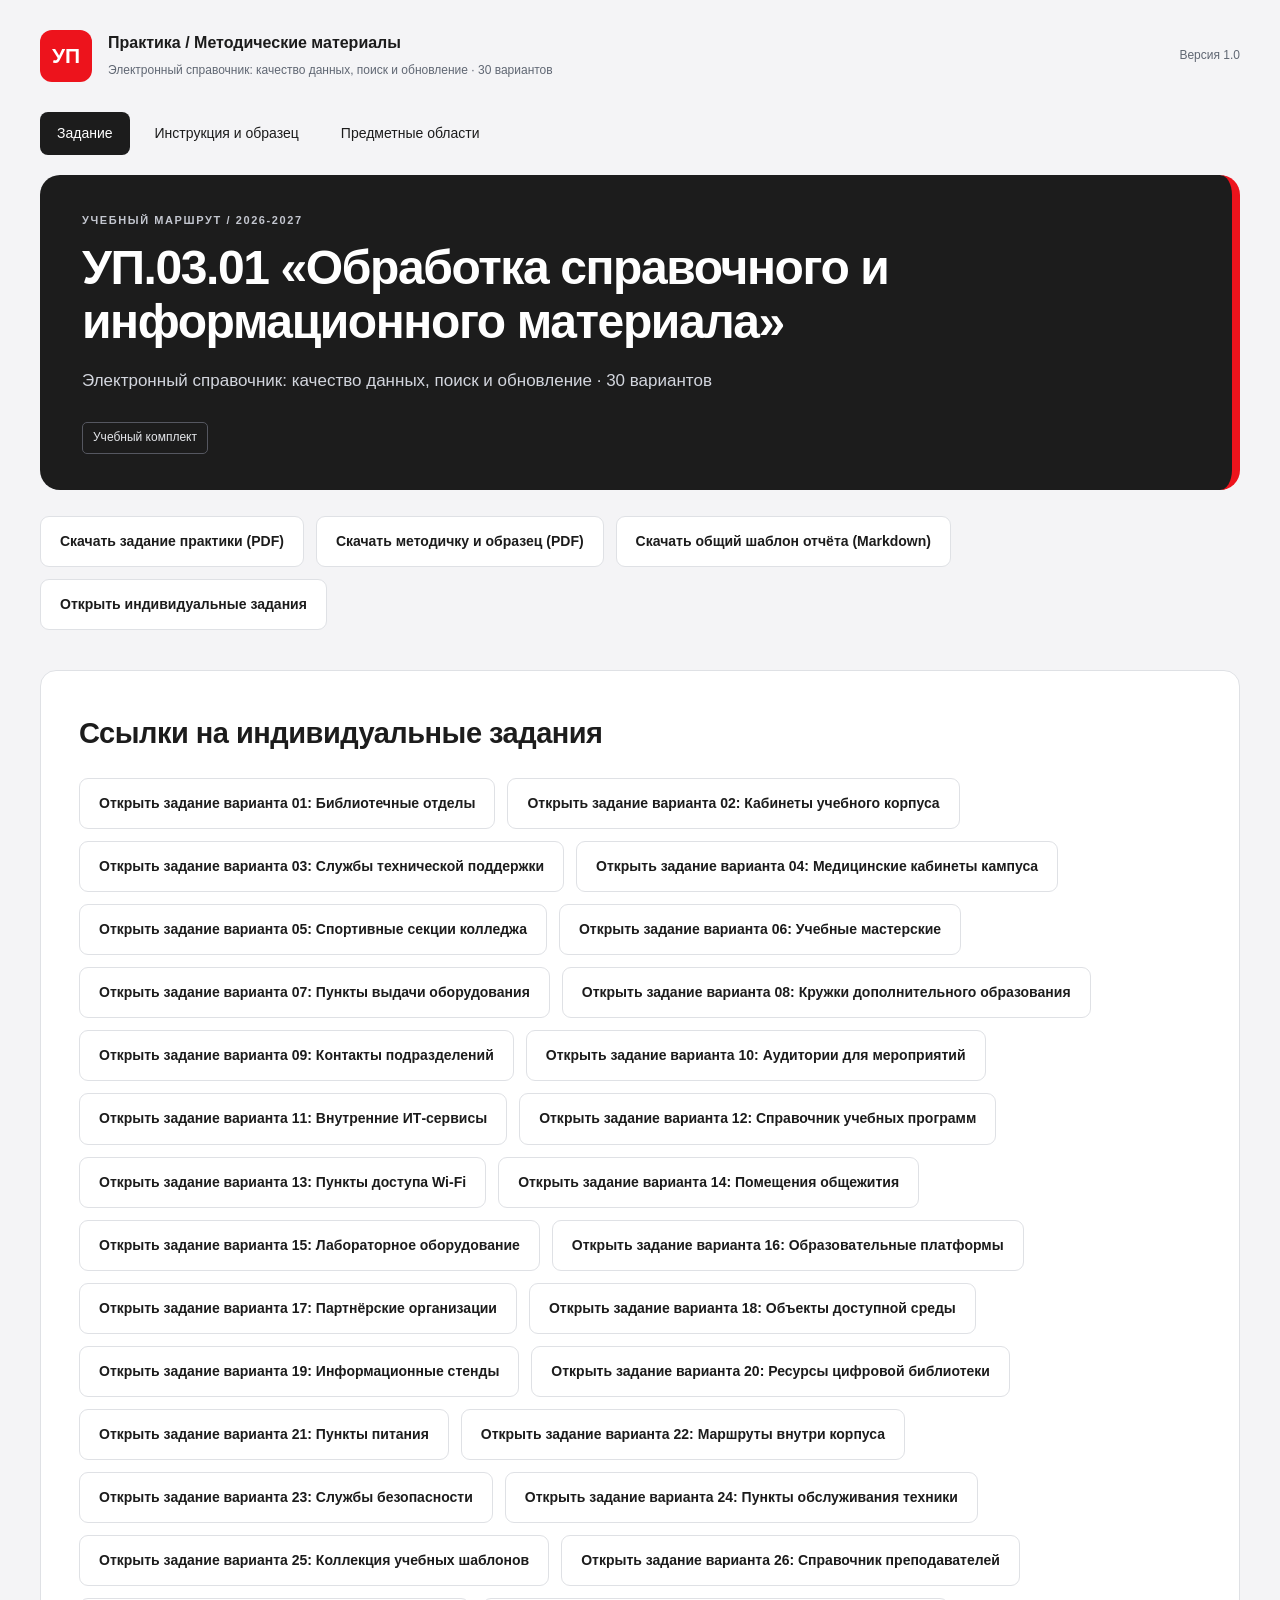
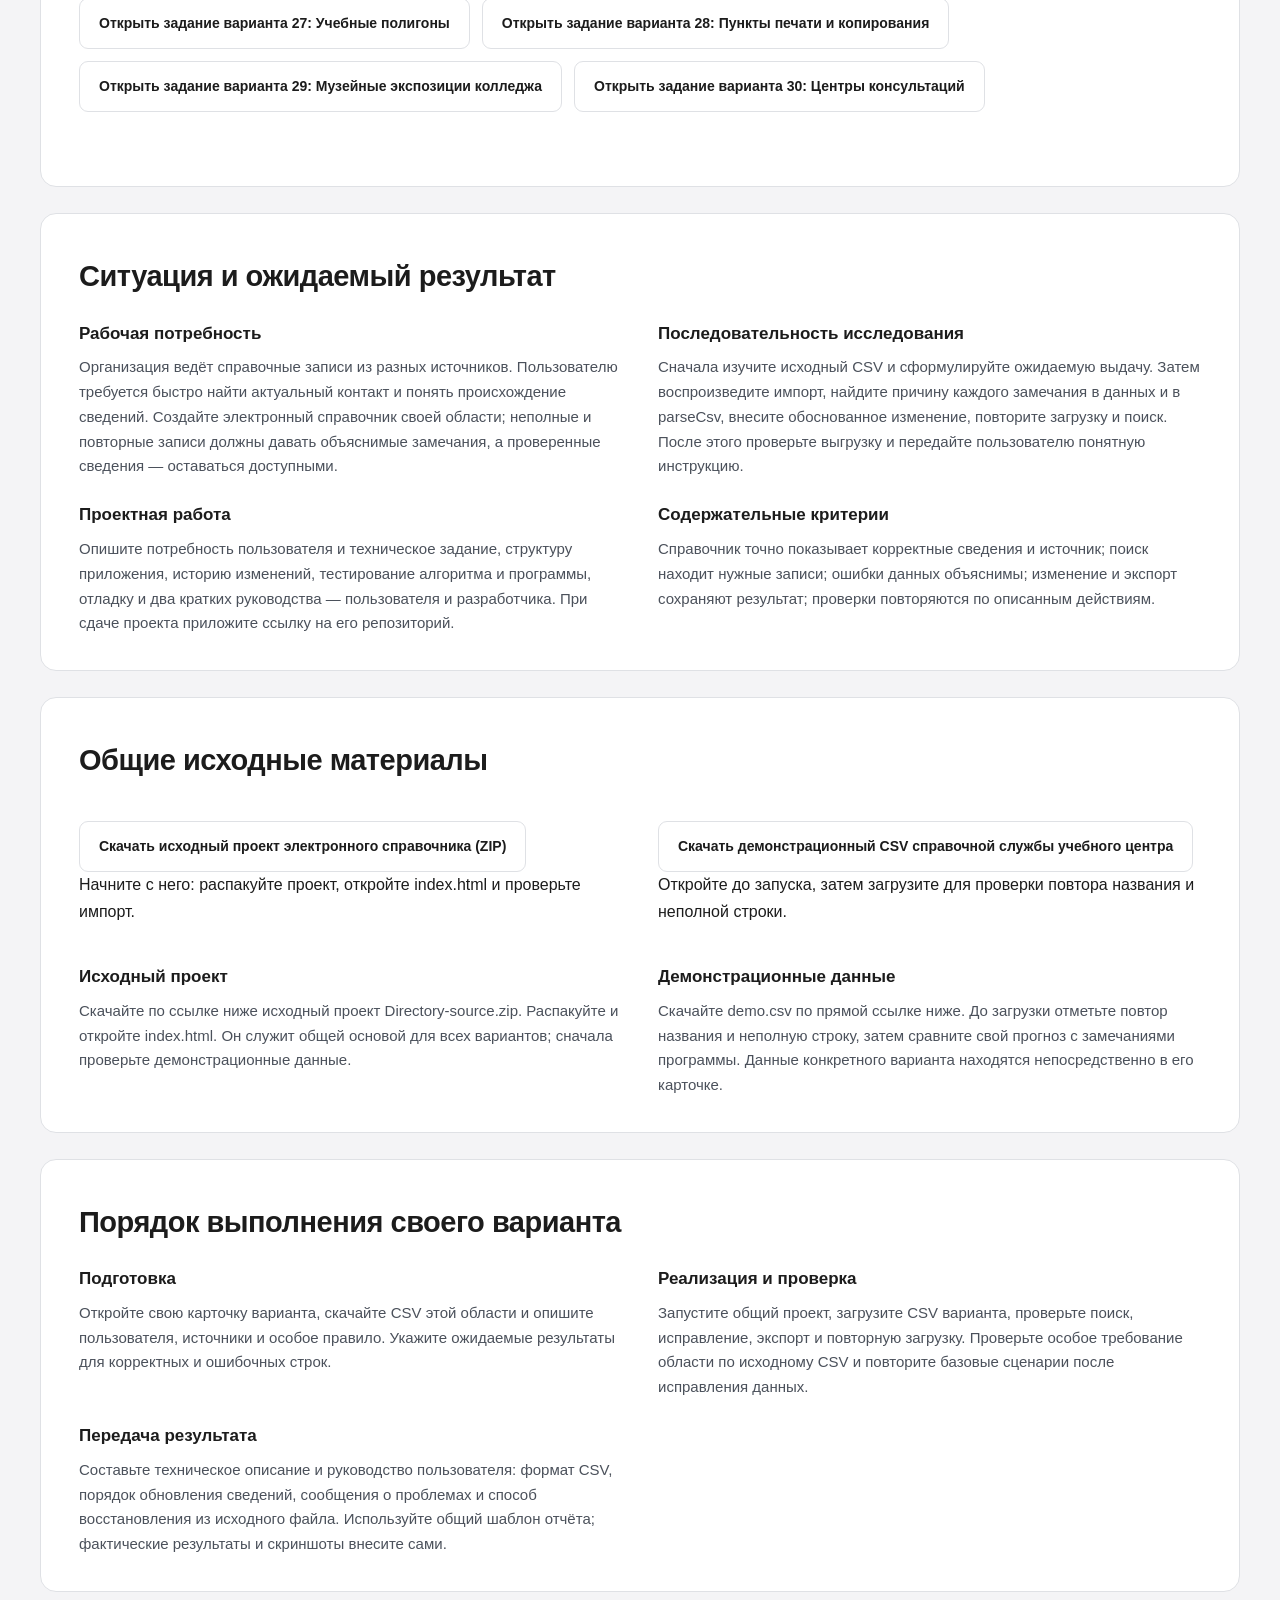
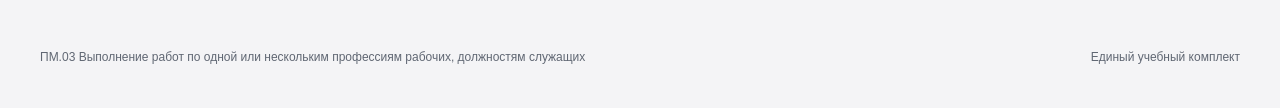
==== site/index.html @ ffaff3a7 "Publish UP.03.01 electronic directory practice" ====
<!doctype html><html lang="ru"><head><meta charset="utf-8"><meta name="viewport" content="width=device-width,initial-scale=1"><title>УП.03.01 «Обработка справочного и информационного материала»</title><link rel="icon" href="assets/favicon.svg"><link rel="stylesheet" href="assets/style.css"></head><body><a class="skip" href="#main">Перейти к содержанию</a><header class="shell top"><a class="brand" href="index.html"><span class="emblem">УП</span><span><strong>Практика / Методические материалы</strong><small>Электронный справочник: качество данных, поиск и обновление · 30 вариантов</small></span></a><span class="version">Версия 1.0</span></header><div class="shell"><nav><a href="index.html" aria-current=page>Задание</a><a href="lessons.html" >Инструкция и образец</a><a href="areas.html" >Предметные области</a></nav><main id="main"><section class="hero"><p class="eyebrow">Учебный маршрут / 2026-2027</p><h1>УП.03.01 «Обработка справочного и информационного материала»</h1><p>Электронный справочник: качество данных, поиск и обновление · 30 вариантов</p><span class="badge">Учебный комплект</span></section><div class="downloads"><a class="button" href="downloads/assignment.pdf">Скачать задание практики (PDF)</a><a class="button" href="downloads/guide.pdf">Скачать методичку и образец (PDF)</a><a class="button" href="downloads/report-template.md">Скачать общий шаблон отчёта (Markdown)</a><a class="button" href="areas.html#variant-01">Открыть индивидуальные задания</a></div><article class="lesson" id="variant-index"><h2>Ссылки на индивидуальные задания</h2><div class="downloads"><a class="button" href="areas.html#variant-01">Открыть задание варианта 01: Библиотечные отделы</a><a class="button" href="areas.html#variant-02">Открыть задание варианта 02: Кабинеты учебного корпуса</a><a class="button" href="areas.html#variant-03">Открыть задание варианта 03: Службы технической поддержки</a><a class="button" href="areas.html#variant-04">Открыть задание варианта 04: Медицинские кабинеты кампуса</a><a class="button" href="areas.html#variant-05">Открыть задание варианта 05: Спортивные секции колледжа</a><a class="button" href="areas.html#variant-06">Открыть задание варианта 06: Учебные мастерские</a><a class="button" href="areas.html#variant-07">Открыть задание варианта 07: Пункты выдачи оборудования</a><a class="button" href="areas.html#variant-08">Открыть задание варианта 08: Кружки дополнительного образования</a><a class="button" href="areas.html#variant-09">Открыть задание варианта 09: Контакты подразделений</a><a class="button" href="areas.html#variant-10">Открыть задание варианта 10: Аудитории для мероприятий</a><a class="button" href="areas.html#variant-11">Открыть задание варианта 11: Внутренние ИТ-сервисы</a><a class="button" href="areas.html#variant-12">Открыть задание варианта 12: Справочник учебных программ</a><a class="button" href="areas.html#variant-13">Открыть задание варианта 13: Пункты доступа Wi-Fi</a><a class="button" href="areas.html#variant-14">Открыть задание варианта 14: Помещения общежития</a><a class="button" href="areas.html#variant-15">Открыть задание варианта 15: Лабораторное оборудование</a><a class="button" href="areas.html#variant-16">Открыть задание варианта 16: Образовательные платформы</a><a class="button" href="areas.html#variant-17">Открыть задание варианта 17: Партнёрские организации</a><a class="button" href="areas.html#variant-18">Открыть задание варианта 18: Объекты доступной среды</a><a class="button" href="areas.html#variant-19">Открыть задание варианта 19: Информационные стенды</a><a class="button" href="areas.html#variant-20">Открыть задание варианта 20: Ресурсы цифровой библиотеки</a><a class="button" href="areas.html#variant-21">Открыть задание варианта 21: Пункты питания</a><a class="button" href="areas.html#variant-22">Открыть задание варианта 22: Маршруты внутри корпуса</a><a class="button" href="areas.html#variant-23">Открыть задание варианта 23: Службы безопасности</a><a class="button" href="areas.html#variant-24">Открыть задание варианта 24: Пункты обслуживания техники</a><a class="button" href="areas.html#variant-25">Открыть задание варианта 25: Коллекция учебных шаблонов</a><a class="button" href="areas.html#variant-26">Открыть задание варианта 26: Справочник преподавателей</a><a class="button" href="areas.html#variant-27">Открыть задание варианта 27: Учебные полигоны</a><a class="button" href="areas.html#variant-28">Открыть задание варианта 28: Пункты печати и копирования</a><a class="button" href="areas.html#variant-29">Открыть задание варианта 29: Музейные экспозиции колледжа</a><a class="button" href="areas.html#variant-30">Открыть задание варианта 30: Центры консультаций</a></div></article><article class="lesson" id="page-1"><p class="eyebrow"></p><h2>Ситуация и ожидаемый результат</h2><div class="blocks"><section class="block text"><h3>Рабочая потребность</h3><p>Организация ведёт справочные записи из разных источников. Пользователю требуется быстро найти актуальный контакт и понять происхождение сведений. Создайте электронный справочник своей области; неполные и повторные записи должны давать объяснимые замечания, а проверенные сведения — оставаться доступными.</p></section><section class="block text"><h3>Последовательность исследования</h3><p>Сначала изучите исходный CSV и сформулируйте ожидаемую выдачу. Затем воспроизведите импорт, найдите причину каждого замечания в данных и в parseCsv, внесите обоснованное изменение, повторите загрузку и поиск. После этого проверьте выгрузку и передайте пользователю понятную инструкцию.</p></section><section class="block text"><h3>Проектная работа</h3><p>Опишите потребность пользователя и техническое задание, структуру приложения, историю изменений, тестирование алгоритма и программы, отладку и два кратких руководства — пользователя и разработчика. При сдаче проекта приложите ссылку на его репозиторий.</p></section><section class="block text"><h3>Содержательные критерии</h3><p>Справочник точно показывает корректные сведения и источник; поиск находит нужные записи; ошибки данных объяснимы; изменение и экспорт сохраняют результат; проверки повторяются по описанным действиям.</p></section></div></article><article class="lesson" id="page-2"><p class="eyebrow"></p><h2>Общие исходные материалы</h2><div class="blocks"><p class="block"><a class="button" href="downloads/Directory-source.zip">Скачать исходный проект электронного справочника (ZIP)</a><br>Начните с него: распакуйте проект, откройте index.html и проверьте импорт.</p><p class="block"><a class="button" href="downloads/demo.csv">Скачать демонстрационный CSV справочной службы учебного центра</a><br>Откройте до запуска, затем загрузите для проверки повтора названия и неполной строки.</p><section class="block text"><h3>Исходный проект</h3><p>Скачайте по ссылке ниже исходный проект Directory-source.zip. Распакуйте и откройте index.html. Он служит общей основой для всех вариантов; сначала проверьте демонстрационные данные.</p></section><section class="block text"><h3>Демонстрационные данные</h3><p>Скачайте demo.csv по прямой ссылке ниже. До загрузки отметьте повтор названия и неполную строку, затем сравните свой прогноз с замечаниями программы. Данные конкретного варианта находятся непосредственно в его карточке.</p></section></div></article><article class="lesson" id="page-3"><p class="eyebrow"></p><h2>Порядок выполнения своего варианта</h2><div class="blocks"><section class="block text"><h3>Подготовка</h3><p>Откройте свою карточку варианта, скачайте CSV этой области и опишите пользователя, источники и особое правило. Укажите ожидаемые результаты для корректных и ошибочных строк.</p></section><section class="block text"><h3>Реализация и проверка</h3><p>Запустите общий проект, загрузите CSV варианта, проверьте поиск, исправление, экспорт и повторную загрузку. Проверьте особое требование области по исходному CSV и повторите базовые сценарии после исправления данных.</p></section><section class="block text"><h3>Передача результата</h3><p>Составьте техническое описание и руководство пользователя: формат CSV, порядок обновления сведений, сообщения о проблемах и способ восстановления из исходного файла. Используйте общий шаблон отчёта; фактические результаты и скриншоты внесите сами.</p></section></div></article></main><footer><span>ПМ.03 Выполнение работ по одной или нескольким профессиям рабочих, должностям служащих</span><span>Единый учебный комплект</span></footer></div></body></html>
---- site/assets/style.css ----
:root{--red:#ed131c;--ink:#1c1c1c;--muted:#606773;--line:#dfe1e5;--paper:#fff;--canvas:#f4f4f6}*{box-sizing:border-box}html{scroll-behavior:smooth;scroll-padding-top:24px}body{margin:0;background:var(--canvas);color:var(--ink);font:16px/1.65 Arial,Helvetica,sans-serif}a{color:inherit;text-underline-offset:4px}.shell{max-width:1320px;margin:auto;padding:0 40px}.top{display:flex;align-items:center;justify-content:space-between;gap:24px;min-height:112px}.brand{display:flex;align-items:center;gap:16px;text-decoration:none}.emblem{display:grid;place-items:center;background:var(--red);color:white;border-radius:12px;width:52px;height:52px;font-weight:800;font-size:21px;flex-shrink:0}.brand strong{font-size:16px;display:block}.brand small,.version{font-size:12px;color:var(--muted)}.skip{position:absolute;top:-60px;left:20px;background:white;padding:10px;z-index:2}.skip:focus{top:10px}:focus-visible{outline:3px solid #4561c8;outline-offset:4px}nav{display:flex;flex-wrap:wrap;gap:8px;margin:0 0 20px}nav a{padding:10px 17px;text-decoration:none;border-radius:8px;font-size:14px}nav a:hover{background:#e9e9ed}nav a[aria-current]{background:var(--ink);color:white}.hero{background:#1c1c1c;color:white;border-radius:20px;padding:36px 42px;position:relative;overflow:hidden;margin-bottom:26px;border-right:8px solid var(--red)}.hero h1{font-size:clamp(30px,4vw,48px);line-height:1.12;letter-spacing:-1.4px;max-width:880px;margin:12px 0 18px}.hero>p:not(.eyebrow){max-width:830px;color:#d3d6de;font-size:17px}.eyebrow{font-size:11px;font-weight:700;text-transform:uppercase;letter-spacing:1.6px;color:var(--muted);margin:0 0 10px}.hero .eyebrow{color:#c3c6cf}.badge{display:inline-block;border:1px solid #555760;color:#e5e7eb;padding:5px 10px;border-radius:5px;font-size:12px;margin-top:10px}.downloads{display:flex;gap:12px;flex-wrap:wrap;margin:24px 0 40px}.button{display:inline-block;background:white;border:1px solid var(--line);padding:13px 19px;border-radius:9px;font-size:14px;font-weight:700;text-decoration:none}.primary{background:var(--red);color:white;border-color:var(--red)}.button:hover{box-shadow:0 4px 14px #0001}.intro{max-width:850px;margin:38px 0 24px}.intro h2{font-size:27px;line-height:1.3;letter-spacing:-.6px}.intro p{color:var(--muted)}.grid{display:grid;grid-template-columns:repeat(4,minmax(0,1fr));gap:14px}.card{display:flex;flex-direction:column;padding:23px 21px;border:1px solid var(--line);border-radius:14px;background:white;text-decoration:none}.card:hover{border-color:var(--red)}.card h3{font-size:20px;line-height:1.35;margin:8px 0}.card p{font-size:14px;color:var(--muted);flex:1}.result{border-top:1px solid var(--line);padding-top:14px;font-size:12px}.lesson{background:var(--paper);border:1px solid var(--line);border-radius:16px;padding:34px 38px;margin:26px 0;scroll-margin-top:24px}.lesson>h2{font-size:29px;line-height:1.25;letter-spacing:-.5px;margin:10px 0 27px}.blocks{display:grid;grid-template-columns:1fr 1fr;gap:24px 36px}.block{min-width:0}.block h3{font-size:17px;line-height:1.4;margin:0 0 10px}.block p{font-size:15px;color:#4b515b;margin:0;overflow-wrap:anywhere}.block.note{border-left:3px solid var(--red);padding-left:17px}.block pre{white-space:pre-wrap;overflow-wrap:anywhere;background:#f4f4f6;border:1px solid var(--line);padding:18px;border-radius:9px;font:13px/1.65 Consolas,monospace;margin:0}.notice{border-left:4px solid var(--red);background:white;padding:20px 24px;color:var(--muted);font-size:14px;margin:28px 0}.toc{background:#fff;border:1px solid var(--line);border-radius:14px;padding:16px;gap:6px}.toc a{font-size:13px;padding:6px 10px;border:1px solid #ececf0}footer{display:flex;justify-content:space-between;gap:20px;font-size:12px;color:var(--muted);padding:30px 0 40px}@media(max-width:1000px){.grid{grid-template-columns:1fr 1fr}.shell{padding:0 24px}.hero{padding:30px}}@media(max-width:640px){.shell{padding:0 16px}.top{min-height:100px;gap:10px}.brand strong{font-size:13px}.brand small{font-size:11px}.version{display:none}.emblem{width:43px;height:46px}.hero{padding:25px 22px}.hero h1{font-size:32px}.hero>p:not(.eyebrow){font-size:15px}nav{gap:4px}nav a{padding:9px;font-size:12px}.grid,.blocks{grid-template-columns:1fr}.lesson{padding:24px 20px}.lesson>h2{font-size:25px}.downloads{display:grid}.card{padding:20px}footer{display:block}.toc{max-height:none}}@media(prefers-reduced-motion:reduce){html{scroll-behavior:auto}}@media print{@page{size:A4 landscape;margin:14mm}body{background:white;font-size:11pt}.top,nav,.downloads,footer,.skip{display:none}.shell{max-width:none;padding:0}.hero{background:white;color:black;border:0;padding:0}.hero>p:not(.eyebrow),.hero .eyebrow{color:#333}.badge{color:#333}.lesson{break-before:page;border:0;padding:0;border-radius:0}.blocks{display:block;columns:2;column-gap:12mm}.block{break-inside:avoid;margin-bottom:8mm}.block p{font-size:11pt}.block pre{font-size:9pt}.grid{grid-template-columns:1fr 1fr}.card{break-inside:avoid}}
:root .example-grid{grid-template-columns:repeat(3,minmax(0,1fr))}.example-grid .card{gap:12px}.example-grid .card p{margin:0}.example-grid .button{text-align:center}.block figcaption,figcaption{font-size:12px;color:var(--muted)}figure.block{margin:0}@media(max-width:760px){:root .example-grid{grid-template-columns:1fr}}
:root .example-grid .eyebrow{flex:none}
.screenshot{grid-column:1/-1}.screenshot img{display:block;width:100%;max-width:1120px;height:auto;border:1px solid var(--line);border-radius:10px;background:#10182a}.screenshot figcaption{margin-top:8px}.blocks>.block p{white-space:normal}.lesson[id^="variants-"] .blocks{grid-template-columns:repeat(2,minmax(0,1fr))}.lesson[id^="variants-"] .block{padding:18px;border:1px solid var(--line);border-radius:10px;background:#fafafb}@media(max-width:760px){.lesson[id^="variants-"] .blocks{grid-template-columns:1fr}}
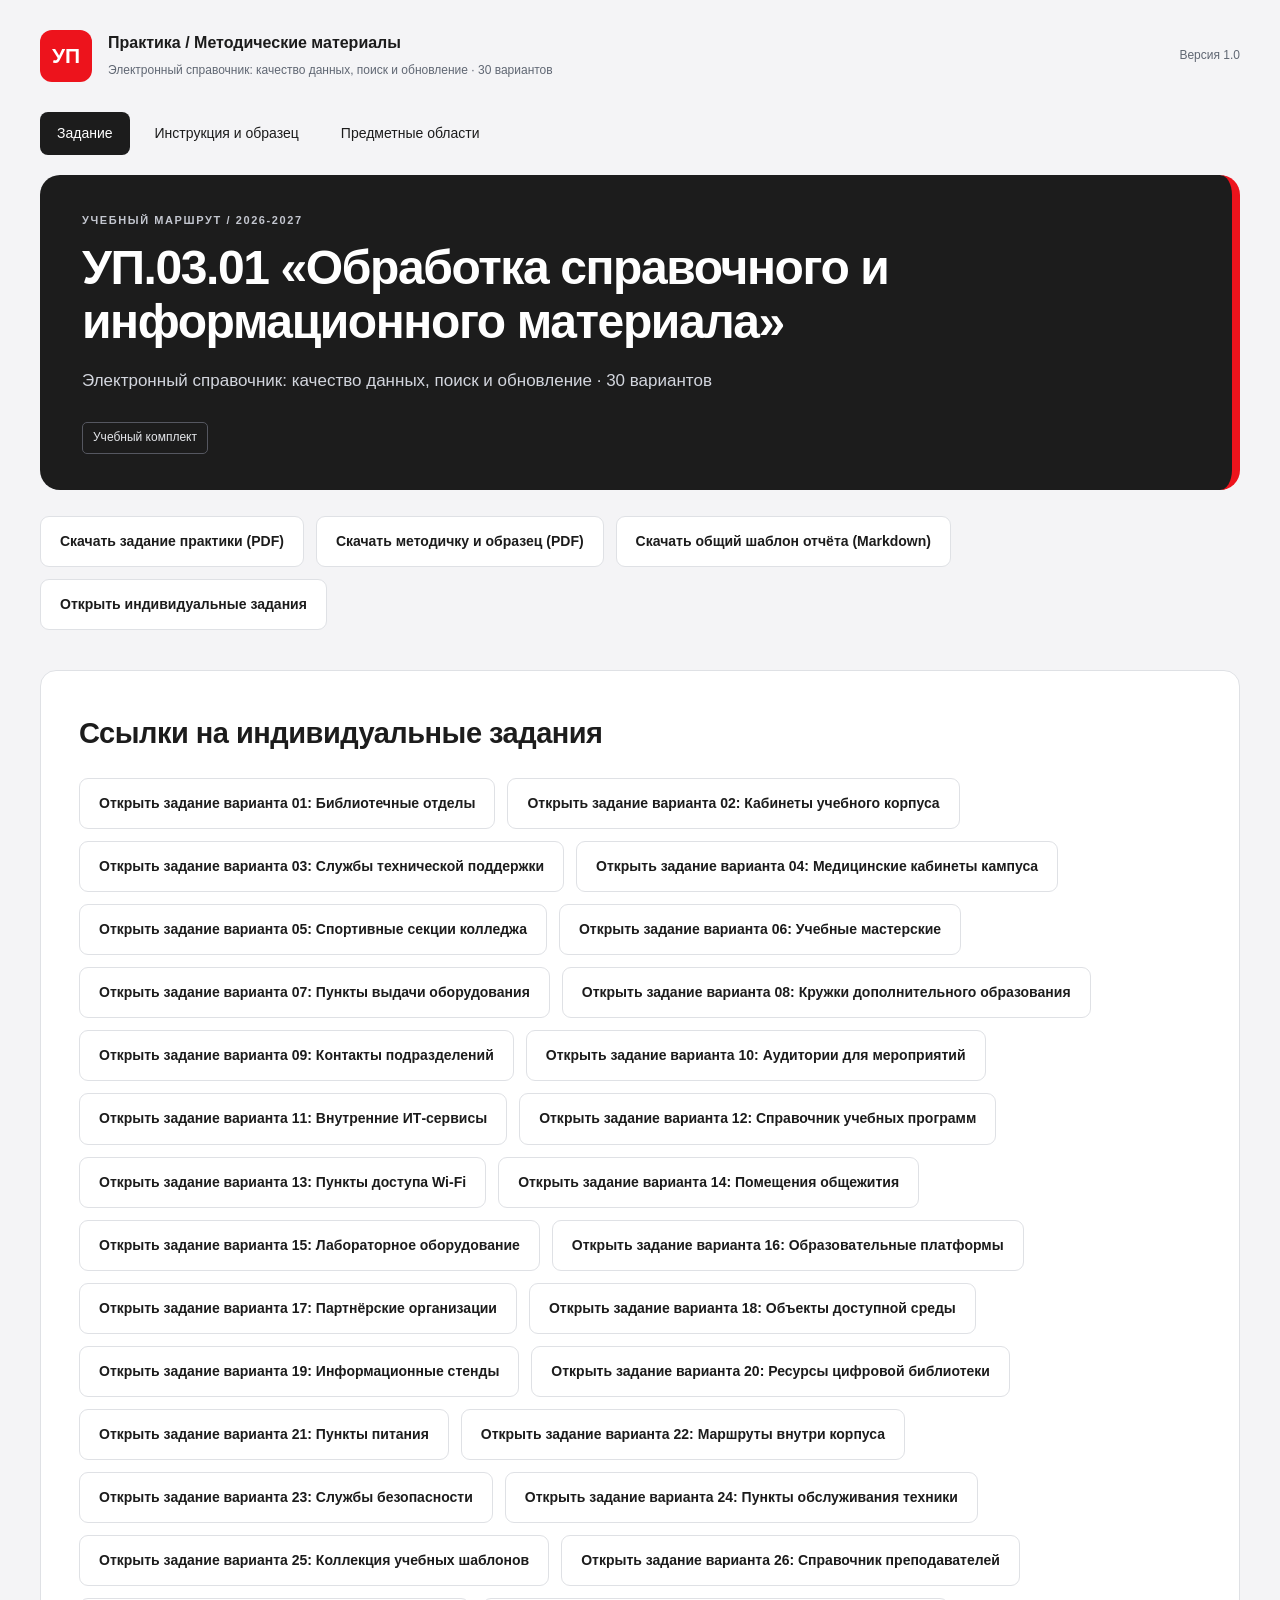
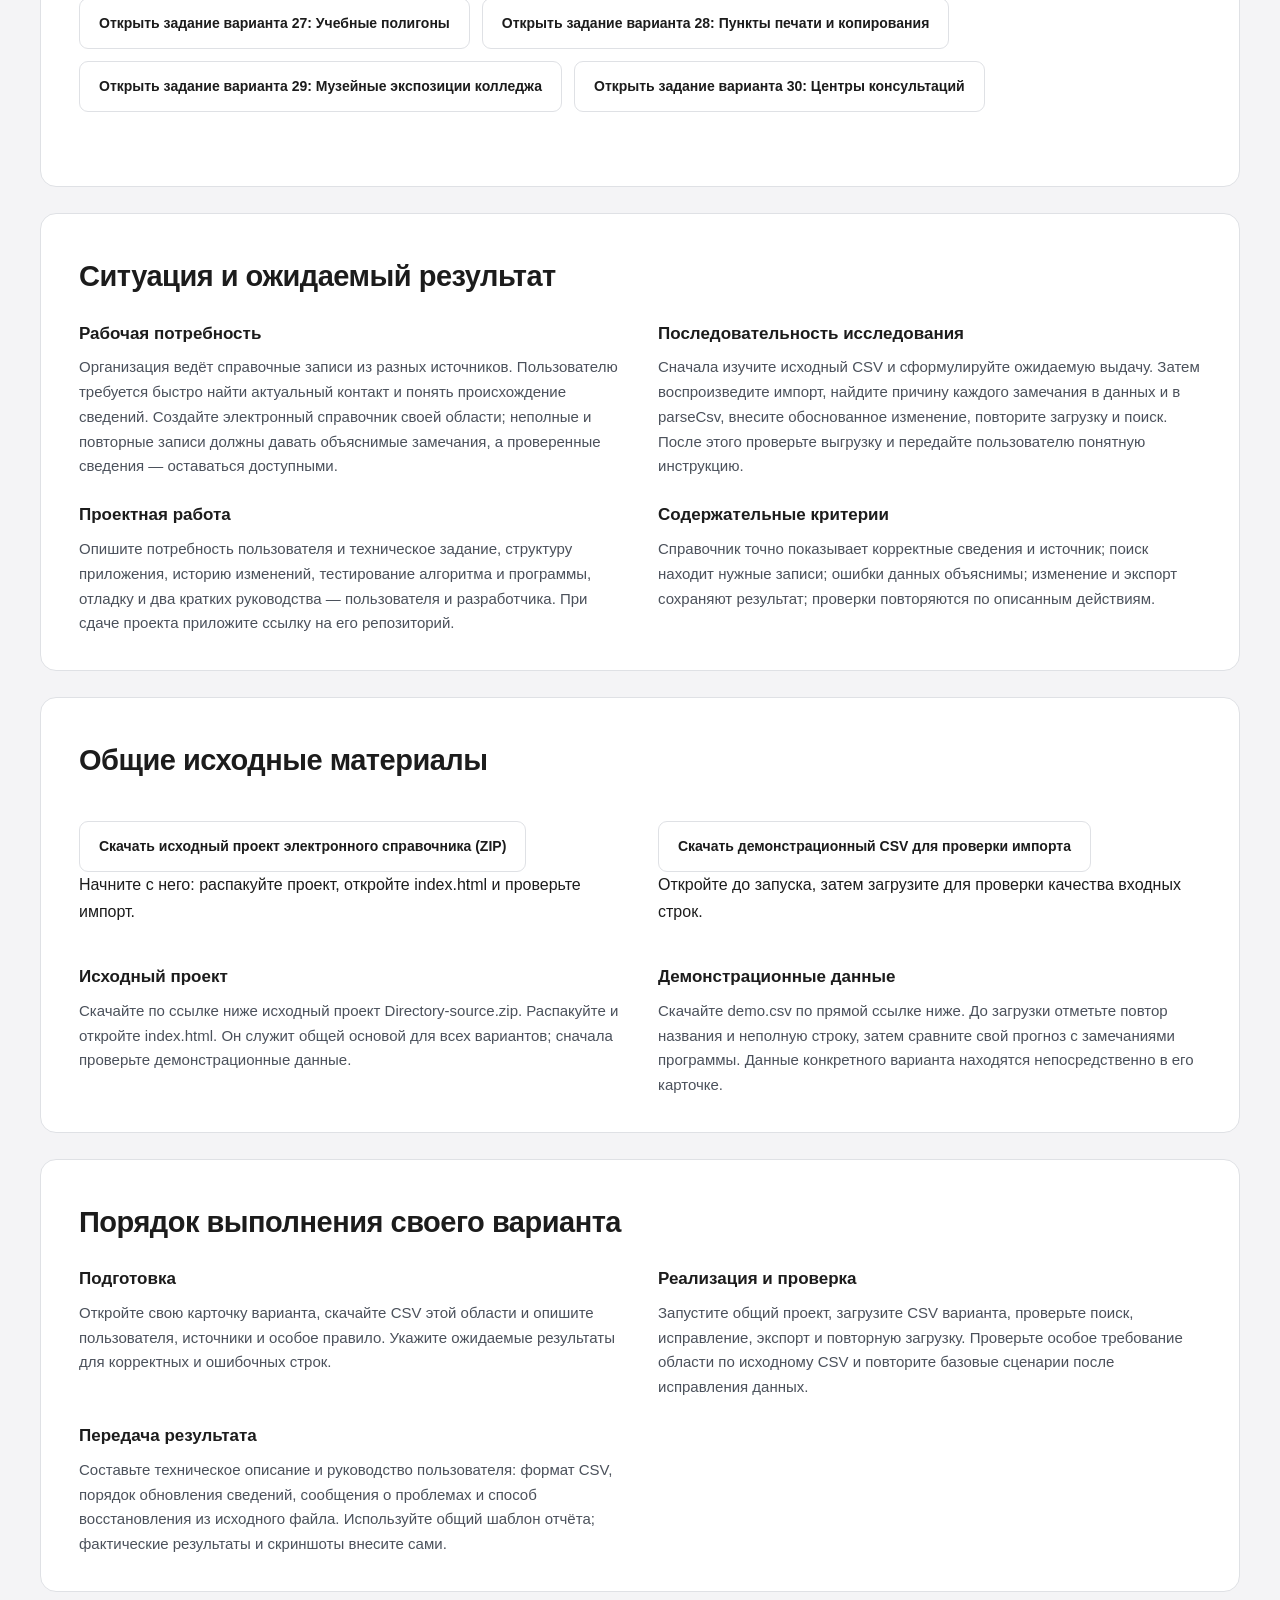
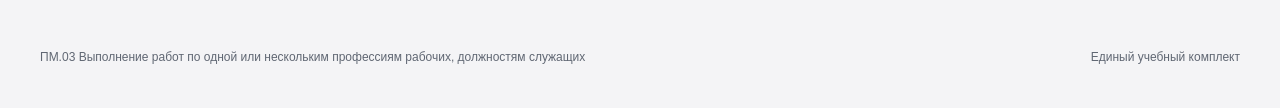
==== commit a34413c7: "Clarify demonstration CSV links" ====
--- a/site/index.html
+++ b/site/index.html
@@ -1 +1 @@
-<!doctype html><html lang="ru"><head><meta charset="utf-8"><meta name="viewport" content="width=device-width,initial-scale=1"><title>УП.03.01 «Обработка справочного и информационного материала»</title><link rel="icon" href="assets/favicon.svg"><link rel="stylesheet" href="assets/style.css"></head><body><a class="skip" href="#main">Перейти к содержанию</a><header class="shell top"><a class="brand" href="index.html"><span class="emblem">УП</span><span><strong>Практика / Методические материалы</strong><small>Электронный справочник: качество данных, поиск и обновление · 30 вариантов</small></span></a><span class="version">Версия 1.0</span></header><div class="shell"><nav><a href="index.html" aria-current=page>Задание</a><a href="lessons.html" >Инструкция и образец</a><a href="areas.html" >Предметные области</a></nav><main id="main"><section class="hero"><p class="eyebrow">Учебный маршрут / 2026-2027</p><h1>УП.03.01 «Обработка справочного и информационного материала»</h1><p>Электронный справочник: качество данных, поиск и обновление · 30 вариантов</p><span class="badge">Учебный комплект</span></section><div class="downloads"><a class="button" href="downloads/assignment.pdf">Скачать задание практики (PDF)</a><a class="button" href="downloads/guide.pdf">Скачать методичку и образец (PDF)</a><a class="button" href="downloads/report-template.md">Скачать общий шаблон отчёта (Markdown)</a><a class="button" href="areas.html#variant-01">Открыть индивидуальные задания</a></div><article class="lesson" id="variant-index"><h2>Ссылки на индивидуальные задания</h2><div class="downloads"><a class="button" href="areas.html#variant-01">Открыть задание варианта 01: Библиотечные отделы</a><a class="button" href="areas.html#variant-02">Открыть задание варианта 02: Кабинеты учебного корпуса</a><a class="button" href="areas.html#variant-03">Открыть задание варианта 03: Службы технической поддержки</a><a class="button" href="areas.html#variant-04">Открыть задание варианта 04: Медицинские кабинеты кампуса</a><a class="button" href="areas.html#variant-05">Открыть задание варианта 05: Спортивные секции колледжа</a><a class="button" href="areas.html#variant-06">Открыть задание варианта 06: Учебные мастерские</a><a class="button" href="areas.html#variant-07">Открыть задание варианта 07: Пункты выдачи оборудования</a><a class="button" href="areas.html#variant-08">Открыть задание варианта 08: Кружки дополнительного образования</a><a class="button" href="areas.html#variant-09">Открыть задание варианта 09: Контакты подразделений</a><a class="button" href="areas.html#variant-10">Открыть задание варианта 10: Аудитории для мероприятий</a><a class="button" href="areas.html#variant-11">Открыть задание варианта 11: Внутренние ИТ-сервисы</a><a class="button" href="areas.html#variant-12">Открыть задание варианта 12: Справочник учебных программ</a><a class="button" href="areas.html#variant-13">Открыть задание варианта 13: Пункты доступа Wi-Fi</a><a class="button" href="areas.html#variant-14">Открыть задание варианта 14: Помещения общежития</a><a class="button" href="areas.html#variant-15">Открыть задание варианта 15: Лабораторное оборудование</a><a class="button" href="areas.html#variant-16">Открыть задание варианта 16: Образовательные платформы</a><a class="button" href="areas.html#variant-17">Открыть задание варианта 17: Партнёрские организации</a><a class="button" href="areas.html#variant-18">Открыть задание варианта 18: Объекты доступной среды</a><a class="button" href="areas.html#variant-19">Открыть задание варианта 19: Информационные стенды</a><a class="button" href="areas.html#variant-20">Открыть задание варианта 20: Ресурсы цифровой библиотеки</a><a class="button" href="areas.html#variant-21">Открыть задание варианта 21: Пункты питания</a><a class="button" href="areas.html#variant-22">Открыть задание варианта 22: Маршруты внутри корпуса</a><a class="button" href="areas.html#variant-23">Открыть задание варианта 23: Службы безопасности</a><a class="button" href="areas.html#variant-24">Открыть задание варианта 24: Пункты обслуживания техники</a><a class="button" href="areas.html#variant-25">Открыть задание варианта 25: Коллекция учебных шаблонов</a><a class="button" href="areas.html#variant-26">Открыть задание варианта 26: Справочник преподавателей</a><a class="button" href="areas.html#variant-27">Открыть задание варианта 27: Учебные полигоны</a><a class="button" href="areas.html#variant-28">Открыть задание варианта 28: Пункты печати и копирования</a><a class="button" href="areas.html#variant-29">Открыть задание варианта 29: Музейные экспозиции колледжа</a><a class="button" href="areas.html#variant-30">Открыть задание варианта 30: Центры консультаций</a></div></article><article class="lesson" id="page-1"><p class="eyebrow"></p><h2>Ситуация и ожидаемый результат</h2><div class="blocks"><section class="block text"><h3>Рабочая потребность</h3><p>Организация ведёт справочные записи из разных источников. Пользователю требуется быстро найти актуальный контакт и понять происхождение сведений. Создайте электронный справочник своей области; неполные и повторные записи должны давать объяснимые замечания, а проверенные сведения — оставаться доступными.</p></section><section class="block text"><h3>Последовательность исследования</h3><p>Сначала изучите исходный CSV и сформулируйте ожидаемую выдачу. Затем воспроизведите импорт, найдите причину каждого замечания в данных и в parseCsv, внесите обоснованное изменение, повторите загрузку и поиск. После этого проверьте выгрузку и передайте пользователю понятную инструкцию.</p></section><section class="block text"><h3>Проектная работа</h3><p>Опишите потребность пользователя и техническое задание, структуру приложения, историю изменений, тестирование алгоритма и программы, отладку и два кратких руководства — пользователя и разработчика. При сдаче проекта приложите ссылку на его репозиторий.</p></section><section class="block text"><h3>Содержательные критерии</h3><p>Справочник точно показывает корректные сведения и источник; поиск находит нужные записи; ошибки данных объяснимы; изменение и экспорт сохраняют результат; проверки повторяются по описанным действиям.</p></section></div></article><article class="lesson" id="page-2"><p class="eyebrow"></p><h2>Общие исходные материалы</h2><div class="blocks"><p class="block"><a class="button" href="downloads/Directory-source.zip">Скачать исходный проект электронного справочника (ZIP)</a><br>Начните с него: распакуйте проект, откройте index.html и проверьте импорт.</p><p class="block"><a class="button" href="downloads/demo.csv">Скачать демонстрационный CSV справочной службы учебного центра</a><br>Откройте до запуска, затем загрузите для проверки повтора названия и неполной строки.</p><section class="block text"><h3>Исходный проект</h3><p>Скачайте по ссылке ниже исходный проект Directory-source.zip. Распакуйте и откройте index.html. Он служит общей основой для всех вариантов; сначала проверьте демонстрационные данные.</p></section><section class="block text"><h3>Демонстрационные данные</h3><p>Скачайте demo.csv по прямой ссылке ниже. До загрузки отметьте повтор названия и неполную строку, затем сравните свой прогноз с замечаниями программы. Данные конкретного варианта находятся непосредственно в его карточке.</p></section></div></article><article class="lesson" id="page-3"><p class="eyebrow"></p><h2>Порядок выполнения своего варианта</h2><div class="blocks"><section class="block text"><h3>Подготовка</h3><p>Откройте свою карточку варианта, скачайте CSV этой области и опишите пользователя, источники и особое правило. Укажите ожидаемые результаты для корректных и ошибочных строк.</p></section><section class="block text"><h3>Реализация и проверка</h3><p>Запустите общий проект, загрузите CSV варианта, проверьте поиск, исправление, экспорт и повторную загрузку. Проверьте особое требование области по исходному CSV и повторите базовые сценарии после исправления данных.</p></section><section class="block text"><h3>Передача результата</h3><p>Составьте техническое описание и руководство пользователя: формат CSV, порядок обновления сведений, сообщения о проблемах и способ восстановления из исходного файла. Используйте общий шаблон отчёта; фактические результаты и скриншоты внесите сами.</p></section></div></article></main><footer><span>ПМ.03 Выполнение работ по одной или нескольким профессиям рабочих, должностям служащих</span><span>Единый учебный комплект</span></footer></div></body></html>+<!doctype html><html lang="ru"><head><meta charset="utf-8"><meta name="viewport" content="width=device-width,initial-scale=1"><title>УП.03.01 «Обработка справочного и информационного материала»</title><link rel="icon" href="assets/favicon.svg"><link rel="stylesheet" href="assets/style.css"></head><body><a class="skip" href="#main">Перейти к содержанию</a><header class="shell top"><a class="brand" href="index.html"><span class="emblem">УП</span><span><strong>Практика / Методические материалы</strong><small>Электронный справочник: качество данных, поиск и обновление · 30 вариантов</small></span></a><span class="version">Версия 1.0</span></header><div class="shell"><nav><a href="index.html" aria-current=page>Задание</a><a href="lessons.html" >Инструкция и образец</a><a href="areas.html" >Предметные области</a></nav><main id="main"><section class="hero"><p class="eyebrow">Учебный маршрут / 2026-2027</p><h1>УП.03.01 «Обработка справочного и информационного материала»</h1><p>Электронный справочник: качество данных, поиск и обновление · 30 вариантов</p><span class="badge">Учебный комплект</span></section><div class="downloads"><a class="button" href="downloads/assignment.pdf">Скачать задание практики (PDF)</a><a class="button" href="downloads/guide.pdf">Скачать методичку и образец (PDF)</a><a class="button" href="downloads/report-template.md">Скачать общий шаблон отчёта (Markdown)</a><a class="button" href="areas.html#variant-01">Открыть индивидуальные задания</a></div><article class="lesson" id="variant-index"><h2>Ссылки на индивидуальные задания</h2><div class="downloads"><a class="button" href="areas.html#variant-01">Открыть задание варианта 01: Библиотечные отделы</a><a class="button" href="areas.html#variant-02">Открыть задание варианта 02: Кабинеты учебного корпуса</a><a class="button" href="areas.html#variant-03">Открыть задание варианта 03: Службы технической поддержки</a><a class="button" href="areas.html#variant-04">Открыть задание варианта 04: Медицинские кабинеты кампуса</a><a class="button" href="areas.html#variant-05">Открыть задание варианта 05: Спортивные секции колледжа</a><a class="button" href="areas.html#variant-06">Открыть задание варианта 06: Учебные мастерские</a><a class="button" href="areas.html#variant-07">Открыть задание варианта 07: Пункты выдачи оборудования</a><a class="button" href="areas.html#variant-08">Открыть задание варианта 08: Кружки дополнительного образования</a><a class="button" href="areas.html#variant-09">Открыть задание варианта 09: Контакты подразделений</a><a class="button" href="areas.html#variant-10">Открыть задание варианта 10: Аудитории для мероприятий</a><a class="button" href="areas.html#variant-11">Открыть задание варианта 11: Внутренние ИТ-сервисы</a><a class="button" href="areas.html#variant-12">Открыть задание варианта 12: Справочник учебных программ</a><a class="button" href="areas.html#variant-13">Открыть задание варианта 13: Пункты доступа Wi-Fi</a><a class="button" href="areas.html#variant-14">Открыть задание варианта 14: Помещения общежития</a><a class="button" href="areas.html#variant-15">Открыть задание варианта 15: Лабораторное оборудование</a><a class="button" href="areas.html#variant-16">Открыть задание варианта 16: Образовательные платформы</a><a class="button" href="areas.html#variant-17">Открыть задание варианта 17: Партнёрские организации</a><a class="button" href="areas.html#variant-18">Открыть задание варианта 18: Объекты доступной среды</a><a class="button" href="areas.html#variant-19">Открыть задание варианта 19: Информационные стенды</a><a class="button" href="areas.html#variant-20">Открыть задание варианта 20: Ресурсы цифровой библиотеки</a><a class="button" href="areas.html#variant-21">Открыть задание варианта 21: Пункты питания</a><a class="button" href="areas.html#variant-22">Открыть задание варианта 22: Маршруты внутри корпуса</a><a class="button" href="areas.html#variant-23">Открыть задание варианта 23: Службы безопасности</a><a class="button" href="areas.html#variant-24">Открыть задание варианта 24: Пункты обслуживания техники</a><a class="button" href="areas.html#variant-25">Открыть задание варианта 25: Коллекция учебных шаблонов</a><a class="button" href="areas.html#variant-26">Открыть задание варианта 26: Справочник преподавателей</a><a class="button" href="areas.html#variant-27">Открыть задание варианта 27: Учебные полигоны</a><a class="button" href="areas.html#variant-28">Открыть задание варианта 28: Пункты печати и копирования</a><a class="button" href="areas.html#variant-29">Открыть задание варианта 29: Музейные экспозиции колледжа</a><a class="button" href="areas.html#variant-30">Открыть задание варианта 30: Центры консультаций</a></div></article><article class="lesson" id="page-1"><p class="eyebrow"></p><h2>Ситуация и ожидаемый результат</h2><div class="blocks"><section class="block text"><h3>Рабочая потребность</h3><p>Организация ведёт справочные записи из разных источников. Пользователю требуется быстро найти актуальный контакт и понять происхождение сведений. Создайте электронный справочник своей области; неполные и повторные записи должны давать объяснимые замечания, а проверенные сведения — оставаться доступными.</p></section><section class="block text"><h3>Последовательность исследования</h3><p>Сначала изучите исходный CSV и сформулируйте ожидаемую выдачу. Затем воспроизведите импорт, найдите причину каждого замечания в данных и в parseCsv, внесите обоснованное изменение, повторите загрузку и поиск. После этого проверьте выгрузку и передайте пользователю понятную инструкцию.</p></section><section class="block text"><h3>Проектная работа</h3><p>Опишите потребность пользователя и техническое задание, структуру приложения, историю изменений, тестирование алгоритма и программы, отладку и два кратких руководства — пользователя и разработчика. При сдаче проекта приложите ссылку на его репозиторий.</p></section><section class="block text"><h3>Содержательные критерии</h3><p>Справочник точно показывает корректные сведения и источник; поиск находит нужные записи; ошибки данных объяснимы; изменение и экспорт сохраняют результат; проверки повторяются по описанным действиям.</p></section></div></article><article class="lesson" id="page-2"><p class="eyebrow"></p><h2>Общие исходные материалы</h2><div class="blocks"><p class="block"><a class="button" href="downloads/Directory-source.zip">Скачать исходный проект электронного справочника (ZIP)</a><br>Начните с него: распакуйте проект, откройте index.html и проверьте импорт.</p><p class="block"><a class="button" href="downloads/demo.csv">Скачать демонстрационный CSV для проверки импорта</a><br>Откройте до запуска, затем загрузите для проверки качества входных строк.</p><section class="block text"><h3>Исходный проект</h3><p>Скачайте по ссылке ниже исходный проект Directory-source.zip. Распакуйте и откройте index.html. Он служит общей основой для всех вариантов; сначала проверьте демонстрационные данные.</p></section><section class="block text"><h3>Демонстрационные данные</h3><p>Скачайте demo.csv по прямой ссылке ниже. До загрузки отметьте повтор названия и неполную строку, затем сравните свой прогноз с замечаниями программы. Данные конкретного варианта находятся непосредственно в его карточке.</p></section></div></article><article class="lesson" id="page-3"><p class="eyebrow"></p><h2>Порядок выполнения своего варианта</h2><div class="blocks"><section class="block text"><h3>Подготовка</h3><p>Откройте свою карточку варианта, скачайте CSV этой области и опишите пользователя, источники и особое правило. Укажите ожидаемые результаты для корректных и ошибочных строк.</p></section><section class="block text"><h3>Реализация и проверка</h3><p>Запустите общий проект, загрузите CSV варианта, проверьте поиск, исправление, экспорт и повторную загрузку. Проверьте особое требование области по исходному CSV и повторите базовые сценарии после исправления данных.</p></section><section class="block text"><h3>Передача результата</h3><p>Составьте техническое описание и руководство пользователя: формат CSV, порядок обновления сведений, сообщения о проблемах и способ восстановления из исходного файла. Используйте общий шаблон отчёта; фактические результаты и скриншоты внесите сами.</p></section></div></article></main><footer><span>ПМ.03 Выполнение работ по одной или нескольким профессиям рабочих, должностям служащих</span><span>Единый учебный комплект</span></footer></div></body></html>
--- a/site/assets/style.css
+++ b/site/assets/style.css
@@ -1,4 +1,4 @@
-:root{--red:#ed131c;--ink:#1c1c1c;--muted:#606773;--line:#dfe1e5;--paper:#fff;--canvas:#f4f4f6}*{box-sizing:border-box}html{scroll-behavior:smooth;scroll-padding-top:24px}body{margin:0;background:var(--canvas);color:var(--ink);font:16px/1.65 Arial,Helvetica,sans-serif}a{color:inherit;text-underline-offset:4px}.shell{max-width:1320px;margin:auto;padding:0 40px}.top{display:flex;align-items:center;justify-content:space-between;gap:24px;min-height:112px}.brand{display:flex;align-items:center;gap:16px;text-decoration:none}.emblem{display:grid;place-items:center;background:var(--red);color:white;border-radius:12px;width:52px;height:52px;font-weight:800;font-size:21px;flex-shrink:0}.brand strong{font-size:16px;display:block}.brand small,.version{font-size:12px;color:var(--muted)}.skip{position:absolute;top:-60px;left:20px;background:white;padding:10px;z-index:2}.skip:focus{top:10px}:focus-visible{outline:3px solid #4561c8;outline-offset:4px}nav{display:flex;flex-wrap:wrap;gap:8px;margin:0 0 20px}nav a{padding:10px 17px;text-decoration:none;border-radius:8px;font-size:14px}nav a:hover{background:#e9e9ed}nav a[aria-current]{background:var(--ink);color:white}.hero{background:#1c1c1c;color:white;border-radius:20px;padding:36px 42px;position:relative;overflow:hidden;margin-bottom:26px;border-right:8px solid var(--red)}.hero h1{font-size:clamp(30px,4vw,48px);line-height:1.12;letter-spacing:-1.4px;max-width:880px;margin:12px 0 18px}.hero>p:not(.eyebrow){max-width:830px;color:#d3d6de;font-size:17px}.eyebrow{font-size:11px;font-weight:700;text-transform:uppercase;letter-spacing:1.6px;color:var(--muted);margin:0 0 10px}.hero .eyebrow{color:#c3c6cf}.badge{display:inline-block;border:1px solid #555760;color:#e5e7eb;padding:5px 10px;border-radius:5px;font-size:12px;margin-top:10px}.downloads{display:flex;gap:12px;flex-wrap:wrap;margin:24px 0 40px}.button{display:inline-block;background:white;border:1px solid var(--line);padding:13px 19px;border-radius:9px;font-size:14px;font-weight:700;text-decoration:none}.primary{background:var(--red);color:white;border-color:var(--red)}.button:hover{box-shadow:0 4px 14px #0001}.intro{max-width:850px;margin:38px 0 24px}.intro h2{font-size:27px;line-height:1.3;letter-spacing:-.6px}.intro p{color:var(--muted)}.grid{display:grid;grid-template-columns:repeat(4,minmax(0,1fr));gap:14px}.card{display:flex;flex-direction:column;padding:23px 21px;border:1px solid var(--line);border-radius:14px;background:white;text-decoration:none}.card:hover{border-color:var(--red)}.card h3{font-size:20px;line-height:1.35;margin:8px 0}.card p{font-size:14px;color:var(--muted);flex:1}.result{border-top:1px solid var(--line);padding-top:14px;font-size:12px}.lesson{background:var(--paper);border:1px solid var(--line);border-radius:16px;padding:34px 38px;margin:26px 0;scroll-margin-top:24px}.lesson>h2{font-size:29px;line-height:1.25;letter-spacing:-.5px;margin:10px 0 27px}.blocks{display:grid;grid-template-columns:1fr 1fr;gap:24px 36px}.block{min-width:0}.block h3{font-size:17px;line-height:1.4;margin:0 0 10px}.block p{font-size:15px;color:#4b515b;margin:0;overflow-wrap:anywhere}.block.note{border-left:3px solid var(--red);padding-left:17px}.block pre{white-space:pre-wrap;overflow-wrap:anywhere;background:#f4f4f6;border:1px solid var(--line);padding:18px;border-radius:9px;font:13px/1.65 Consolas,monospace;margin:0}.notice{border-left:4px solid var(--red);background:white;padding:20px 24px;color:var(--muted);font-size:14px;margin:28px 0}.toc{background:#fff;border:1px solid var(--line);border-radius:14px;padding:16px;gap:6px}.toc a{font-size:13px;padding:6px 10px;border:1px solid #ececf0}footer{display:flex;justify-content:space-between;gap:20px;font-size:12px;color:var(--muted);padding:30px 0 40px}@media(max-width:1000px){.grid{grid-template-columns:1fr 1fr}.shell{padding:0 24px}.hero{padding:30px}}@media(max-width:640px){.shell{padding:0 16px}.top{min-height:100px;gap:10px}.brand strong{font-size:13px}.brand small{font-size:11px}.version{display:none}.emblem{width:43px;height:46px}.hero{padding:25px 22px}.hero h1{font-size:32px}.hero>p:not(.eyebrow){font-size:15px}nav{gap:4px}nav a{padding:9px;font-size:12px}.grid,.blocks{grid-template-columns:1fr}.lesson{padding:24px 20px}.lesson>h2{font-size:25px}.downloads{display:grid}.card{padding:20px}footer{display:block}.toc{max-height:none}}@media(prefers-reduced-motion:reduce){html{scroll-behavior:auto}}@media print{@page{size:A4 landscape;margin:14mm}body{background:white;font-size:11pt}.top,nav,.downloads,footer,.skip{display:none}.shell{max-width:none;padding:0}.hero{background:white;color:black;border:0;padding:0}.hero>p:not(.eyebrow),.hero .eyebrow{color:#333}.badge{color:#333}.lesson{break-before:page;border:0;padding:0;border-radius:0}.blocks{display:block;columns:2;column-gap:12mm}.block{break-inside:avoid;margin-bottom:8mm}.block p{font-size:11pt}.block pre{font-size:9pt}.grid{grid-template-columns:1fr 1fr}.card{break-inside:avoid}}
-:root .example-grid{grid-template-columns:repeat(3,minmax(0,1fr))}.example-grid .card{gap:12px}.example-grid .card p{margin:0}.example-grid .button{text-align:center}.block figcaption,figcaption{font-size:12px;color:var(--muted)}figure.block{margin:0}@media(max-width:760px){:root .example-grid{grid-template-columns:1fr}}
-:root .example-grid .eyebrow{flex:none}
-.screenshot{grid-column:1/-1}.screenshot img{display:block;width:100%;max-width:1120px;height:auto;border:1px solid var(--line);border-radius:10px;background:#10182a}.screenshot figcaption{margin-top:8px}.blocks>.block p{white-space:normal}.lesson[id^="variants-"] .blocks{grid-template-columns:repeat(2,minmax(0,1fr))}.lesson[id^="variants-"] .block{padding:18px;border:1px solid var(--line);border-radius:10px;background:#fafafb}@media(max-width:760px){.lesson[id^="variants-"] .blocks{grid-template-columns:1fr}}
+:root{--red:#ed131c;--ink:#1c1c1c;--muted:#606773;--line:#dfe1e5;--paper:#fff;--canvas:#f4f4f6}*{box-sizing:border-box}html{scroll-behavior:smooth;scroll-padding-top:24px}body{margin:0;background:var(--canvas);color:var(--ink);font:16px/1.65 Arial,Helvetica,sans-serif}a{color:inherit;text-underline-offset:4px}.shell{max-width:1320px;margin:auto;padding:0 40px}.top{display:flex;align-items:center;justify-content:space-between;gap:24px;min-height:112px}.brand{display:flex;align-items:center;gap:16px;text-decoration:none}.emblem{display:grid;place-items:center;background:var(--red);color:white;border-radius:12px;width:52px;height:52px;font-weight:800;font-size:21px;flex-shrink:0}.brand strong{font-size:16px;display:block}.brand small,.version{font-size:12px;color:var(--muted)}.skip{position:absolute;top:-60px;left:20px;background:white;padding:10px;z-index:2}.skip:focus{top:10px}:focus-visible{outline:3px solid #4561c8;outline-offset:4px}nav{display:flex;flex-wrap:wrap;gap:8px;margin:0 0 20px}nav a{padding:10px 17px;text-decoration:none;border-radius:8px;font-size:14px}nav a:hover{background:#e9e9ed}nav a[aria-current]{background:var(--ink);color:white}.hero{background:#1c1c1c;color:white;border-radius:20px;padding:36px 42px;position:relative;overflow:hidden;margin-bottom:26px;border-right:8px solid var(--red)}.hero h1{font-size:clamp(30px,4vw,48px);line-height:1.12;letter-spacing:-1.4px;max-width:880px;margin:12px 0 18px}.hero>p:not(.eyebrow){max-width:830px;color:#d3d6de;font-size:17px}.eyebrow{font-size:11px;font-weight:700;text-transform:uppercase;letter-spacing:1.6px;color:var(--muted);margin:0 0 10px}.hero .eyebrow{color:#c3c6cf}.badge{display:inline-block;border:1px solid #555760;color:#e5e7eb;padding:5px 10px;border-radius:5px;font-size:12px;margin-top:10px}.downloads{display:flex;gap:12px;flex-wrap:wrap;margin:24px 0 40px}.button{display:inline-block;background:white;border:1px solid var(--line);padding:13px 19px;border-radius:9px;font-size:14px;font-weight:700;text-decoration:none}.primary{background:var(--red);color:white;border-color:var(--red)}.button:hover{box-shadow:0 4px 14px #0001}.intro{max-width:850px;margin:38px 0 24px}.intro h2{font-size:27px;line-height:1.3;letter-spacing:-.6px}.intro p{color:var(--muted)}.grid{display:grid;grid-template-columns:repeat(4,minmax(0,1fr));gap:14px}.card{display:flex;flex-direction:column;padding:23px 21px;border:1px solid var(--line);border-radius:14px;background:white;text-decoration:none}.card:hover{border-color:var(--red)}.card h3{font-size:20px;line-height:1.35;margin:8px 0}.card p{font-size:14px;color:var(--muted);flex:1}.result{border-top:1px solid var(--line);padding-top:14px;font-size:12px}.lesson{background:var(--paper);border:1px solid var(--line);border-radius:16px;padding:34px 38px;margin:26px 0;scroll-margin-top:24px}.lesson>h2{font-size:29px;line-height:1.25;letter-spacing:-.5px;margin:10px 0 27px}.blocks{display:grid;grid-template-columns:1fr 1fr;gap:24px 36px}.block{min-width:0}.block h3{font-size:17px;line-height:1.4;margin:0 0 10px}.block p{font-size:15px;color:#4b515b;margin:0;overflow-wrap:anywhere}.block.note{border-left:3px solid var(--red);padding-left:17px}.block pre{white-space:pre-wrap;overflow-wrap:anywhere;background:#f4f4f6;border:1px solid var(--line);padding:18px;border-radius:9px;font:13px/1.65 Consolas,monospace;margin:0}.notice{border-left:4px solid var(--red);background:white;padding:20px 24px;color:var(--muted);font-size:14px;margin:28px 0}.toc{background:#fff;border:1px solid var(--line);border-radius:14px;padding:16px;gap:6px}.toc a{font-size:13px;padding:6px 10px;border:1px solid #ececf0}footer{display:flex;justify-content:space-between;gap:20px;font-size:12px;color:var(--muted);padding:30px 0 40px}@media(max-width:1000px){.grid{grid-template-columns:1fr 1fr}.shell{padding:0 24px}.hero{padding:30px}}@media(max-width:640px){.shell{padding:0 16px}.top{min-height:100px;gap:10px}.brand strong{font-size:13px}.brand small{font-size:11px}.version{display:none}.emblem{width:43px;height:46px}.hero{padding:25px 22px}.hero h1{font-size:32px}.hero>p:not(.eyebrow){font-size:15px}nav{gap:4px}nav a{padding:9px;font-size:12px}.grid,.blocks{grid-template-columns:1fr}.lesson{padding:24px 20px}.lesson>h2{font-size:25px}.downloads{display:grid}.card{padding:20px}footer{display:block}.toc{max-height:none}}@media(prefers-reduced-motion:reduce){html{scroll-behavior:auto}}@media print{@page{size:A4 landscape;margin:14mm}body{background:white;font-size:11pt}.top,nav,.downloads,footer,.skip{display:none}.shell{max-width:none;padding:0}.hero{background:white;color:black;border:0;padding:0}.hero>p:not(.eyebrow),.hero .eyebrow{color:#333}.badge{color:#333}.lesson{break-before:page;border:0;padding:0;border-radius:0}.blocks{display:block;columns:2;column-gap:12mm}.block{break-inside:avoid;margin-bottom:8mm}.block p{font-size:11pt}.block pre{font-size:9pt}.grid{grid-template-columns:1fr 1fr}.card{break-inside:avoid}}
+:root .example-grid{grid-template-columns:repeat(3,minmax(0,1fr))}.example-grid .card{gap:12px}.example-grid .card p{margin:0}.example-grid .button{text-align:center}.block figcaption,figcaption{font-size:12px;color:var(--muted)}figure.block{margin:0}@media(max-width:760px){:root .example-grid{grid-template-columns:1fr}}
+:root .example-grid .eyebrow{flex:none}
+.screenshot{grid-column:1/-1}.screenshot img{display:block;width:100%;max-width:1120px;height:auto;border:1px solid var(--line);border-radius:10px;background:#10182a}.screenshot figcaption{margin-top:8px}.blocks>.block p{white-space:normal}.lesson[id^="variants-"] .blocks{grid-template-columns:repeat(2,minmax(0,1fr))}.lesson[id^="variants-"] .block{padding:18px;border:1px solid var(--line);border-radius:10px;background:#fafafb}@media(max-width:760px){.lesson[id^="variants-"] .blocks{grid-template-columns:1fr}}
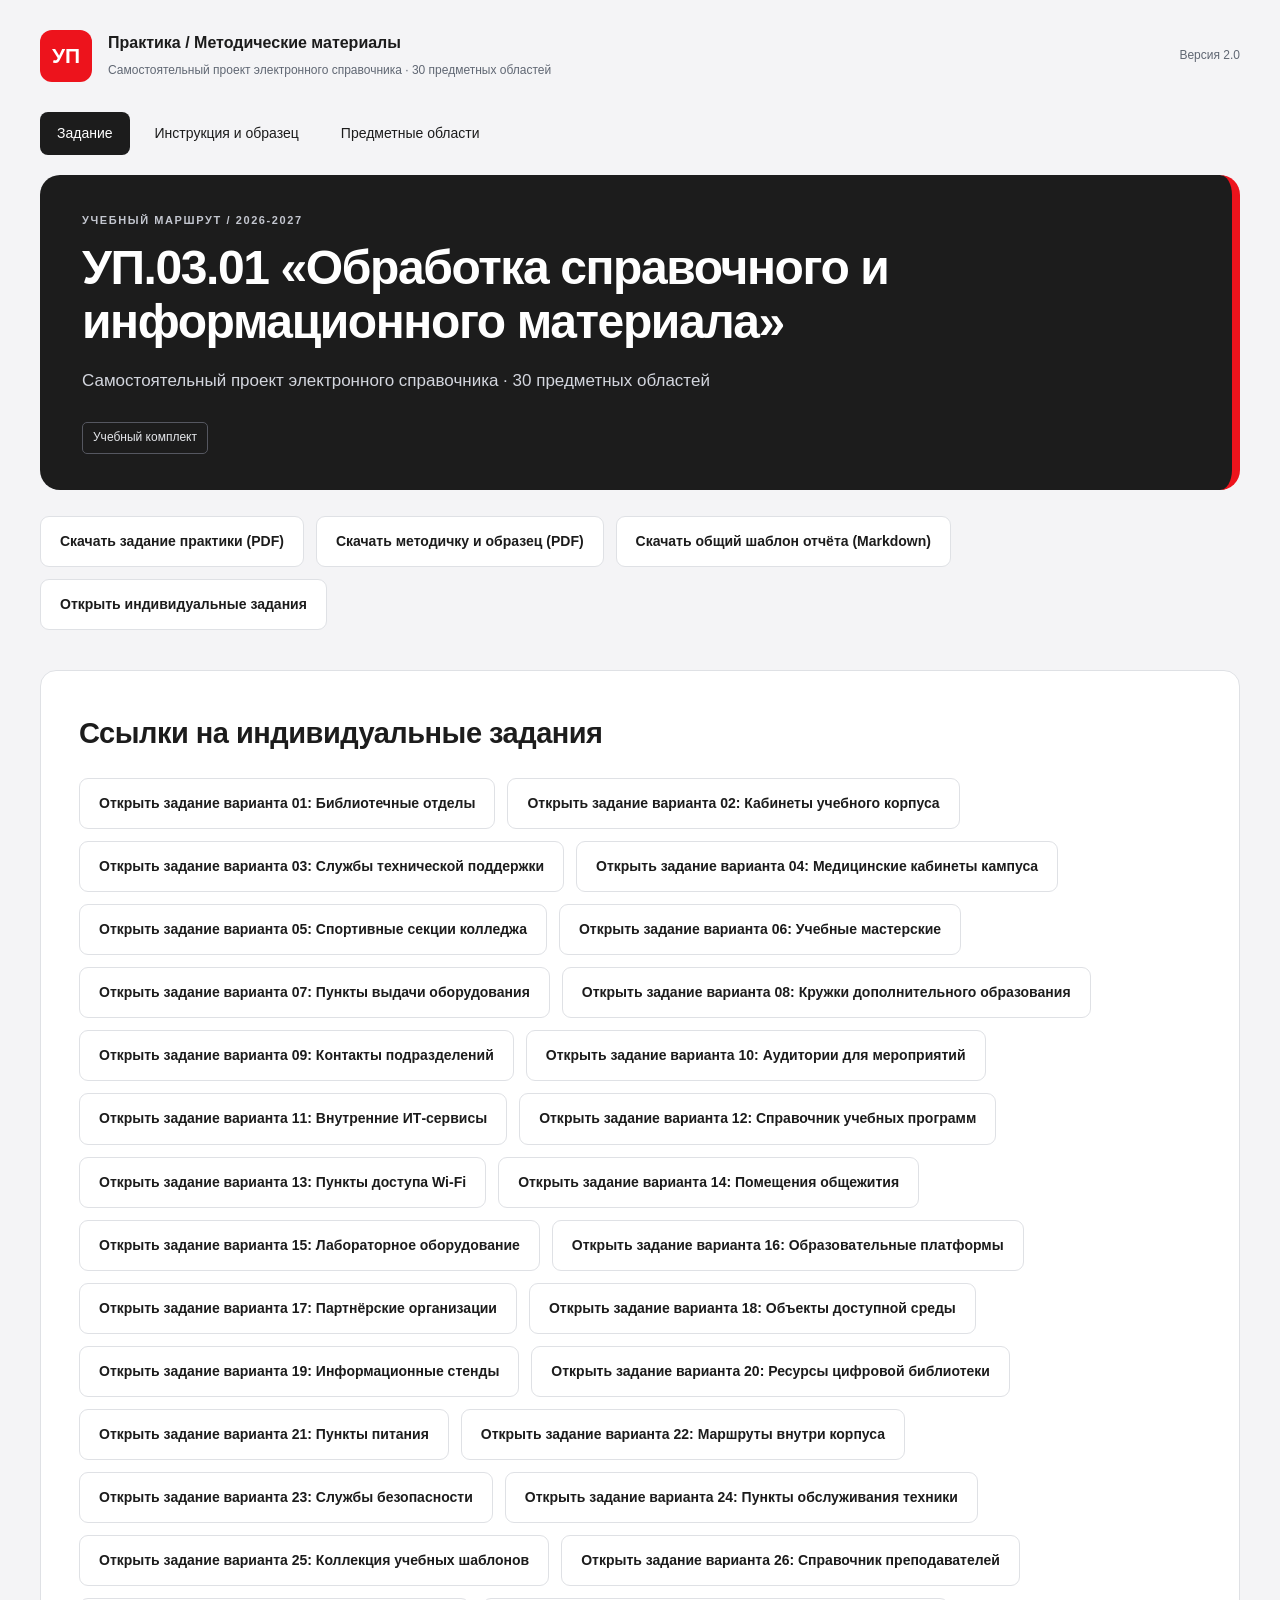
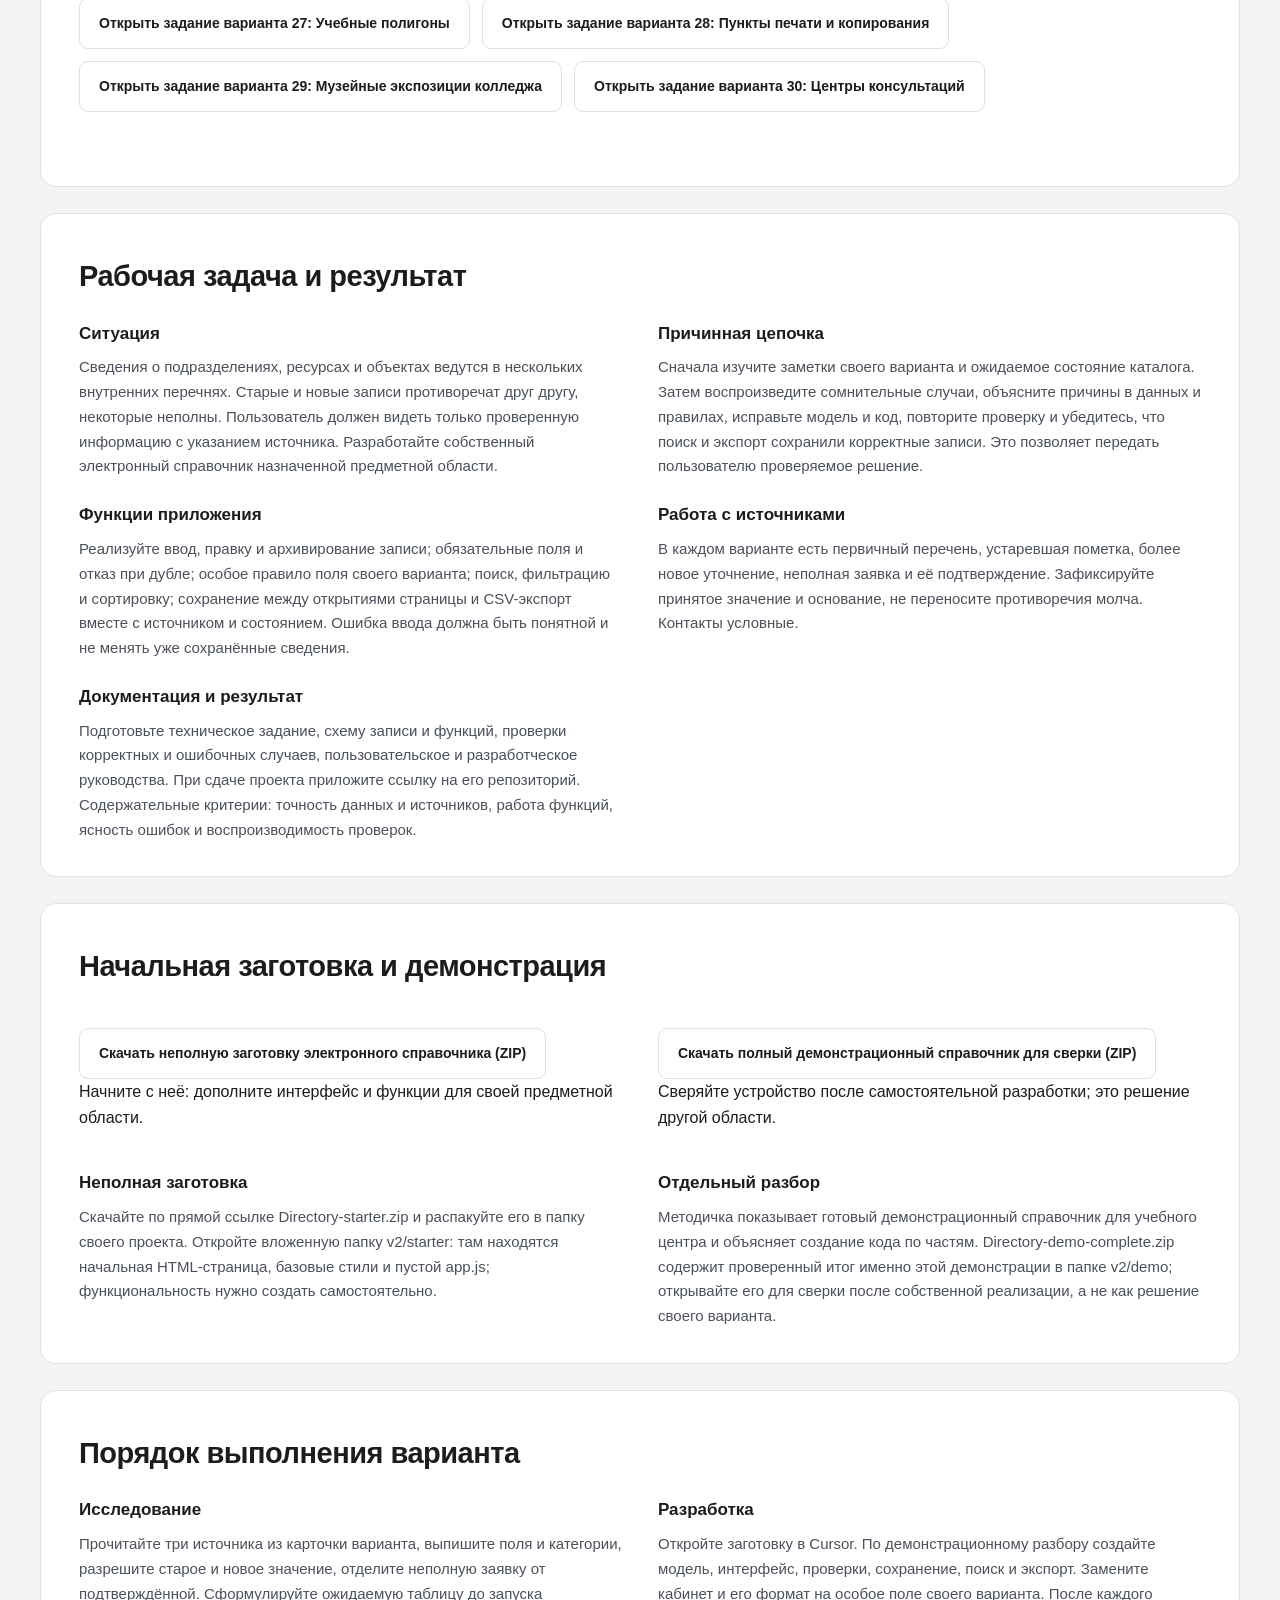
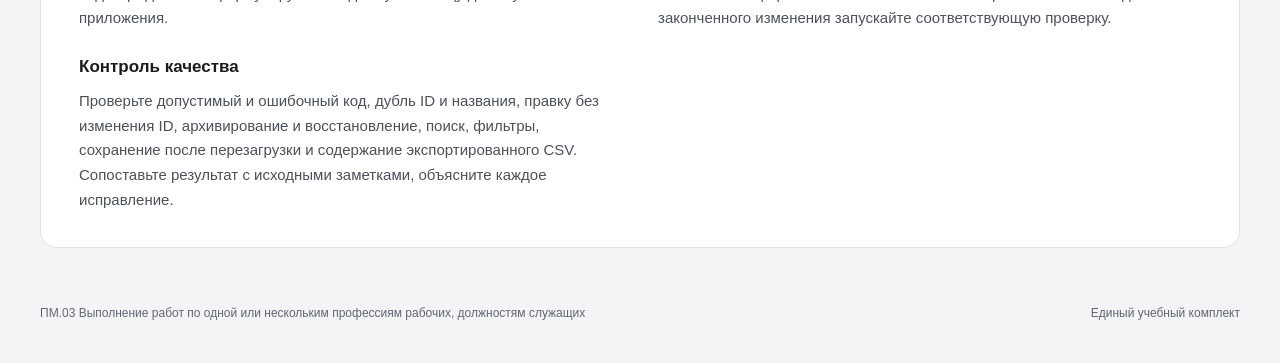
==== commit fee2ab6c: "Revise UP.03 practice for independent directory project" ====
--- a/site/index.html
+++ b/site/index.html
@@ -1 +1 @@
-<!doctype html><html lang="ru"><head><meta charset="utf-8"><meta name="viewport" content="width=device-width,initial-scale=1"><title>УП.03.01 «Обработка справочного и информационного материала»</title><link rel="icon" href="assets/favicon.svg"><link rel="stylesheet" href="assets/style.css"></head><body><a class="skip" href="#main">Перейти к содержанию</a><header class="shell top"><a class="brand" href="index.html"><span class="emblem">УП</span><span><strong>Практика / Методические материалы</strong><small>Электронный справочник: качество данных, поиск и обновление · 30 вариантов</small></span></a><span class="version">Версия 1.0</span></header><div class="shell"><nav><a href="index.html" aria-current=page>Задание</a><a href="lessons.html" >Инструкция и образец</a><a href="areas.html" >Предметные области</a></nav><main id="main"><section class="hero"><p class="eyebrow">Учебный маршрут / 2026-2027</p><h1>УП.03.01 «Обработка справочного и информационного материала»</h1><p>Электронный справочник: качество данных, поиск и обновление · 30 вариантов</p><span class="badge">Учебный комплект</span></section><div class="downloads"><a class="button" href="downloads/assignment.pdf">Скачать задание практики (PDF)</a><a class="button" href="downloads/guide.pdf">Скачать методичку и образец (PDF)</a><a class="button" href="downloads/report-template.md">Скачать общий шаблон отчёта (Markdown)</a><a class="button" href="areas.html#variant-01">Открыть индивидуальные задания</a></div><article class="lesson" id="variant-index"><h2>Ссылки на индивидуальные задания</h2><div class="downloads"><a class="button" href="areas.html#variant-01">Открыть задание варианта 01: Библиотечные отделы</a><a class="button" href="areas.html#variant-02">Открыть задание варианта 02: Кабинеты учебного корпуса</a><a class="button" href="areas.html#variant-03">Открыть задание варианта 03: Службы технической поддержки</a><a class="button" href="areas.html#variant-04">Открыть задание варианта 04: Медицинские кабинеты кампуса</a><a class="button" href="areas.html#variant-05">Открыть задание варианта 05: Спортивные секции колледжа</a><a class="button" href="areas.html#variant-06">Открыть задание варианта 06: Учебные мастерские</a><a class="button" href="areas.html#variant-07">Открыть задание варианта 07: Пункты выдачи оборудования</a><a class="button" href="areas.html#variant-08">Открыть задание варианта 08: Кружки дополнительного образования</a><a class="button" href="areas.html#variant-09">Открыть задание варианта 09: Контакты подразделений</a><a class="button" href="areas.html#variant-10">Открыть задание варианта 10: Аудитории для мероприятий</a><a class="button" href="areas.html#variant-11">Открыть задание варианта 11: Внутренние ИТ-сервисы</a><a class="button" href="areas.html#variant-12">Открыть задание варианта 12: Справочник учебных программ</a><a class="button" href="areas.html#variant-13">Открыть задание варианта 13: Пункты доступа Wi-Fi</a><a class="button" href="areas.html#variant-14">Открыть задание варианта 14: Помещения общежития</a><a class="button" href="areas.html#variant-15">Открыть задание варианта 15: Лабораторное оборудование</a><a class="button" href="areas.html#variant-16">Открыть задание варианта 16: Образовательные платформы</a><a class="button" href="areas.html#variant-17">Открыть задание варианта 17: Партнёрские организации</a><a class="button" href="areas.html#variant-18">Открыть задание варианта 18: Объекты доступной среды</a><a class="button" href="areas.html#variant-19">Открыть задание варианта 19: Информационные стенды</a><a class="button" href="areas.html#variant-20">Открыть задание варианта 20: Ресурсы цифровой библиотеки</a><a class="button" href="areas.html#variant-21">Открыть задание варианта 21: Пункты питания</a><a class="button" href="areas.html#variant-22">Открыть задание варианта 22: Маршруты внутри корпуса</a><a class="button" href="areas.html#variant-23">Открыть задание варианта 23: Службы безопасности</a><a class="button" href="areas.html#variant-24">Открыть задание варианта 24: Пункты обслуживания техники</a><a class="button" href="areas.html#variant-25">Открыть задание варианта 25: Коллекция учебных шаблонов</a><a class="button" href="areas.html#variant-26">Открыть задание варианта 26: Справочник преподавателей</a><a class="button" href="areas.html#variant-27">Открыть задание варианта 27: Учебные полигоны</a><a class="button" href="areas.html#variant-28">Открыть задание варианта 28: Пункты печати и копирования</a><a class="button" href="areas.html#variant-29">Открыть задание варианта 29: Музейные экспозиции колледжа</a><a class="button" href="areas.html#variant-30">Открыть задание варианта 30: Центры консультаций</a></div></article><article class="lesson" id="page-1"><p class="eyebrow"></p><h2>Ситуация и ожидаемый результат</h2><div class="blocks"><section class="block text"><h3>Рабочая потребность</h3><p>Организация ведёт справочные записи из разных источников. Пользователю требуется быстро найти актуальный контакт и понять происхождение сведений. Создайте электронный справочник своей области; неполные и повторные записи должны давать объяснимые замечания, а проверенные сведения — оставаться доступными.</p></section><section class="block text"><h3>Последовательность исследования</h3><p>Сначала изучите исходный CSV и сформулируйте ожидаемую выдачу. Затем воспроизведите импорт, найдите причину каждого замечания в данных и в parseCsv, внесите обоснованное изменение, повторите загрузку и поиск. После этого проверьте выгрузку и передайте пользователю понятную инструкцию.</p></section><section class="block text"><h3>Проектная работа</h3><p>Опишите потребность пользователя и техническое задание, структуру приложения, историю изменений, тестирование алгоритма и программы, отладку и два кратких руководства — пользователя и разработчика. При сдаче проекта приложите ссылку на его репозиторий.</p></section><section class="block text"><h3>Содержательные критерии</h3><p>Справочник точно показывает корректные сведения и источник; поиск находит нужные записи; ошибки данных объяснимы; изменение и экспорт сохраняют результат; проверки повторяются по описанным действиям.</p></section></div></article><article class="lesson" id="page-2"><p class="eyebrow"></p><h2>Общие исходные материалы</h2><div class="blocks"><p class="block"><a class="button" href="downloads/Directory-source.zip">Скачать исходный проект электронного справочника (ZIP)</a><br>Начните с него: распакуйте проект, откройте index.html и проверьте импорт.</p><p class="block"><a class="button" href="downloads/demo.csv">Скачать демонстрационный CSV для проверки импорта</a><br>Откройте до запуска, затем загрузите для проверки качества входных строк.</p><section class="block text"><h3>Исходный проект</h3><p>Скачайте по ссылке ниже исходный проект Directory-source.zip. Распакуйте и откройте index.html. Он служит общей основой для всех вариантов; сначала проверьте демонстрационные данные.</p></section><section class="block text"><h3>Демонстрационные данные</h3><p>Скачайте demo.csv по прямой ссылке ниже. До загрузки отметьте повтор названия и неполную строку, затем сравните свой прогноз с замечаниями программы. Данные конкретного варианта находятся непосредственно в его карточке.</p></section></div></article><article class="lesson" id="page-3"><p class="eyebrow"></p><h2>Порядок выполнения своего варианта</h2><div class="blocks"><section class="block text"><h3>Подготовка</h3><p>Откройте свою карточку варианта, скачайте CSV этой области и опишите пользователя, источники и особое правило. Укажите ожидаемые результаты для корректных и ошибочных строк.</p></section><section class="block text"><h3>Реализация и проверка</h3><p>Запустите общий проект, загрузите CSV варианта, проверьте поиск, исправление, экспорт и повторную загрузку. Проверьте особое требование области по исходному CSV и повторите базовые сценарии после исправления данных.</p></section><section class="block text"><h3>Передача результата</h3><p>Составьте техническое описание и руководство пользователя: формат CSV, порядок обновления сведений, сообщения о проблемах и способ восстановления из исходного файла. Используйте общий шаблон отчёта; фактические результаты и скриншоты внесите сами.</p></section></div></article></main><footer><span>ПМ.03 Выполнение работ по одной или нескольким профессиям рабочих, должностям служащих</span><span>Единый учебный комплект</span></footer></div></body></html>+<!doctype html><html lang="ru"><head><meta charset="utf-8"><meta name="viewport" content="width=device-width,initial-scale=1"><title>УП.03.01 «Обработка справочного и информационного материала»</title><link rel="icon" href="assets/favicon.svg"><link rel="stylesheet" href="assets/style.css"></head><body><a class="skip" href="#main">Перейти к содержанию</a><header class="shell top"><a class="brand" href="index.html"><span class="emblem">УП</span><span><strong>Практика / Методические материалы</strong><small>Самостоятельный проект электронного справочника · 30 предметных областей</small></span></a><span class="version">Версия 2.0</span></header><div class="shell"><nav><a href="index.html" aria-current=page>Задание</a><a href="lessons.html" >Инструкция и образец</a><a href="areas.html" >Предметные области</a></nav><main id="main"><section class="hero"><p class="eyebrow">Учебный маршрут / 2026-2027</p><h1>УП.03.01 «Обработка справочного и информационного материала»</h1><p>Самостоятельный проект электронного справочника · 30 предметных областей</p><span class="badge">Учебный комплект</span></section><div class="downloads"><a class="button" href="downloads/assignment.pdf">Скачать задание практики (PDF)</a><a class="button" href="downloads/guide.pdf">Скачать методичку и образец (PDF)</a><a class="button" href="downloads/report-template.md">Скачать общий шаблон отчёта (Markdown)</a><a class="button" href="areas.html#variant-01">Открыть индивидуальные задания</a></div><article class="lesson" id="variant-index"><h2>Ссылки на индивидуальные задания</h2><div class="downloads"><a class="button" href="areas.html#variant-01">Открыть задание варианта 01: Библиотечные отделы</a><a class="button" href="areas.html#variant-02">Открыть задание варианта 02: Кабинеты учебного корпуса</a><a class="button" href="areas.html#variant-03">Открыть задание варианта 03: Службы технической поддержки</a><a class="button" href="areas.html#variant-04">Открыть задание варианта 04: Медицинские кабинеты кампуса</a><a class="button" href="areas.html#variant-05">Открыть задание варианта 05: Спортивные секции колледжа</a><a class="button" href="areas.html#variant-06">Открыть задание варианта 06: Учебные мастерские</a><a class="button" href="areas.html#variant-07">Открыть задание варианта 07: Пункты выдачи оборудования</a><a class="button" href="areas.html#variant-08">Открыть задание варианта 08: Кружки дополнительного образования</a><a class="button" href="areas.html#variant-09">Открыть задание варианта 09: Контакты подразделений</a><a class="button" href="areas.html#variant-10">Открыть задание варианта 10: Аудитории для мероприятий</a><a class="button" href="areas.html#variant-11">Открыть задание варианта 11: Внутренние ИТ-сервисы</a><a class="button" href="areas.html#variant-12">Открыть задание варианта 12: Справочник учебных программ</a><a class="button" href="areas.html#variant-13">Открыть задание варианта 13: Пункты доступа Wi-Fi</a><a class="button" href="areas.html#variant-14">Открыть задание варианта 14: Помещения общежития</a><a class="button" href="areas.html#variant-15">Открыть задание варианта 15: Лабораторное оборудование</a><a class="button" href="areas.html#variant-16">Открыть задание варианта 16: Образовательные платформы</a><a class="button" href="areas.html#variant-17">Открыть задание варианта 17: Партнёрские организации</a><a class="button" href="areas.html#variant-18">Открыть задание варианта 18: Объекты доступной среды</a><a class="button" href="areas.html#variant-19">Открыть задание варианта 19: Информационные стенды</a><a class="button" href="areas.html#variant-20">Открыть задание варианта 20: Ресурсы цифровой библиотеки</a><a class="button" href="areas.html#variant-21">Открыть задание варианта 21: Пункты питания</a><a class="button" href="areas.html#variant-22">Открыть задание варианта 22: Маршруты внутри корпуса</a><a class="button" href="areas.html#variant-23">Открыть задание варианта 23: Службы безопасности</a><a class="button" href="areas.html#variant-24">Открыть задание варианта 24: Пункты обслуживания техники</a><a class="button" href="areas.html#variant-25">Открыть задание варианта 25: Коллекция учебных шаблонов</a><a class="button" href="areas.html#variant-26">Открыть задание варианта 26: Справочник преподавателей</a><a class="button" href="areas.html#variant-27">Открыть задание варианта 27: Учебные полигоны</a><a class="button" href="areas.html#variant-28">Открыть задание варианта 28: Пункты печати и копирования</a><a class="button" href="areas.html#variant-29">Открыть задание варианта 29: Музейные экспозиции колледжа</a><a class="button" href="areas.html#variant-30">Открыть задание варианта 30: Центры консультаций</a></div></article><article class="lesson" id="page-1"><p class="eyebrow"></p><h2>Рабочая задача и результат</h2><div class="blocks"><section class="block text"><h3>Ситуация</h3><p>Сведения о подразделениях, ресурсах и объектах ведутся в нескольких внутренних перечнях. Старые и новые записи противоречат друг другу, некоторые неполны. Пользователь должен видеть только проверенную информацию с указанием источника. Разработайте собственный электронный справочник назначенной предметной области.</p></section><section class="block text"><h3>Причинная цепочка</h3><p>Сначала изучите заметки своего варианта и ожидаемое состояние каталога. Затем воспроизведите сомнительные случаи, объясните причины в данных и правилах, исправьте модель и код, повторите проверку и убедитесь, что поиск и экспорт сохранили корректные записи. Это позволяет передать пользователю проверяемое решение.</p></section><section class="block text"><h3>Функции приложения</h3><p>Реализуйте ввод, правку и архивирование записи; обязательные поля и отказ при дубле; особое правило поля своего варианта; поиск, фильтрацию и сортировку; сохранение между открытиями страницы и CSV-экспорт вместе с источником и состоянием. Ошибка ввода должна быть понятной и не менять уже сохранённые сведения.</p></section><section class="block text"><h3>Работа с источниками</h3><p>В каждом варианте есть первичный перечень, устаревшая пометка, более новое уточнение, неполная заявка и её подтверждение. Зафиксируйте принятое значение и основание, не переносите противоречия молча. Контакты условные.</p></section><section class="block text"><h3>Документация и результат</h3><p>Подготовьте техническое задание, схему записи и функций, проверки корректных и ошибочных случаев, пользовательское и разработческое руководства. При сдаче проекта приложите ссылку на его репозиторий. Содержательные критерии: точность данных и источников, работа функций, ясность ошибок и воспроизводимость проверок.</p></section></div></article><article class="lesson" id="page-2"><p class="eyebrow"></p><h2>Начальная заготовка и демонстрация</h2><div class="blocks"><p class="block"><a class="button" href="downloads/Directory-starter.zip">Скачать неполную заготовку электронного справочника (ZIP)</a><br>Начните с неё: дополните интерфейс и функции для своей предметной области.</p><p class="block"><a class="button" href="downloads/Directory-demo-complete.zip">Скачать полный демонстрационный справочник для сверки (ZIP)</a><br>Сверяйте устройство после самостоятельной разработки; это решение другой области.</p><section class="block text"><h3>Неполная заготовка</h3><p>Скачайте по прямой ссылке Directory-starter.zip и распакуйте его в папку своего проекта. Откройте вложенную папку v2/starter: там находятся начальная HTML-страница, базовые стили и пустой app.js; функциональность нужно создать самостоятельно.</p></section><section class="block text"><h3>Отдельный разбор</h3><p>Методичка показывает готовый демонстрационный справочник для учебного центра и объясняет создание кода по частям. Directory-demo-complete.zip содержит проверенный итог именно этой демонстрации в папке v2/demo; открывайте его для сверки после собственной реализации, а не как решение своего варианта.</p></section></div></article><article class="lesson" id="page-3"><p class="eyebrow"></p><h2>Порядок выполнения варианта</h2><div class="blocks"><section class="block text"><h3>Исследование</h3><p>Прочитайте три источника из карточки варианта, выпишите поля и категории, разрешите старое и новое значение, отделите неполную заявку от подтверждённой. Сформулируйте ожидаемую таблицу до запуска приложения.</p></section><section class="block text"><h3>Разработка</h3><p>Откройте заготовку в Cursor. По демонстрационному разбору создайте модель, интерфейс, проверки, сохранение, поиск и экспорт. Замените кабинет и его формат на особое поле своего варианта. После каждого законченного изменения запускайте соответствующую проверку.</p></section><section class="block text"><h3>Контроль качества</h3><p>Проверьте допустимый и ошибочный код, дубль ID и названия, правку без изменения ID, архивирование и восстановление, поиск, фильтры, сохранение после перезагрузки и содержание экспортированного CSV. Сопоставьте результат с исходными заметками, объясните каждое исправление.</p></section></div></article></main><footer><span>ПМ.03 Выполнение работ по одной или нескольким профессиям рабочих, должностям служащих</span><span>Единый учебный комплект</span></footer></div></body></html>
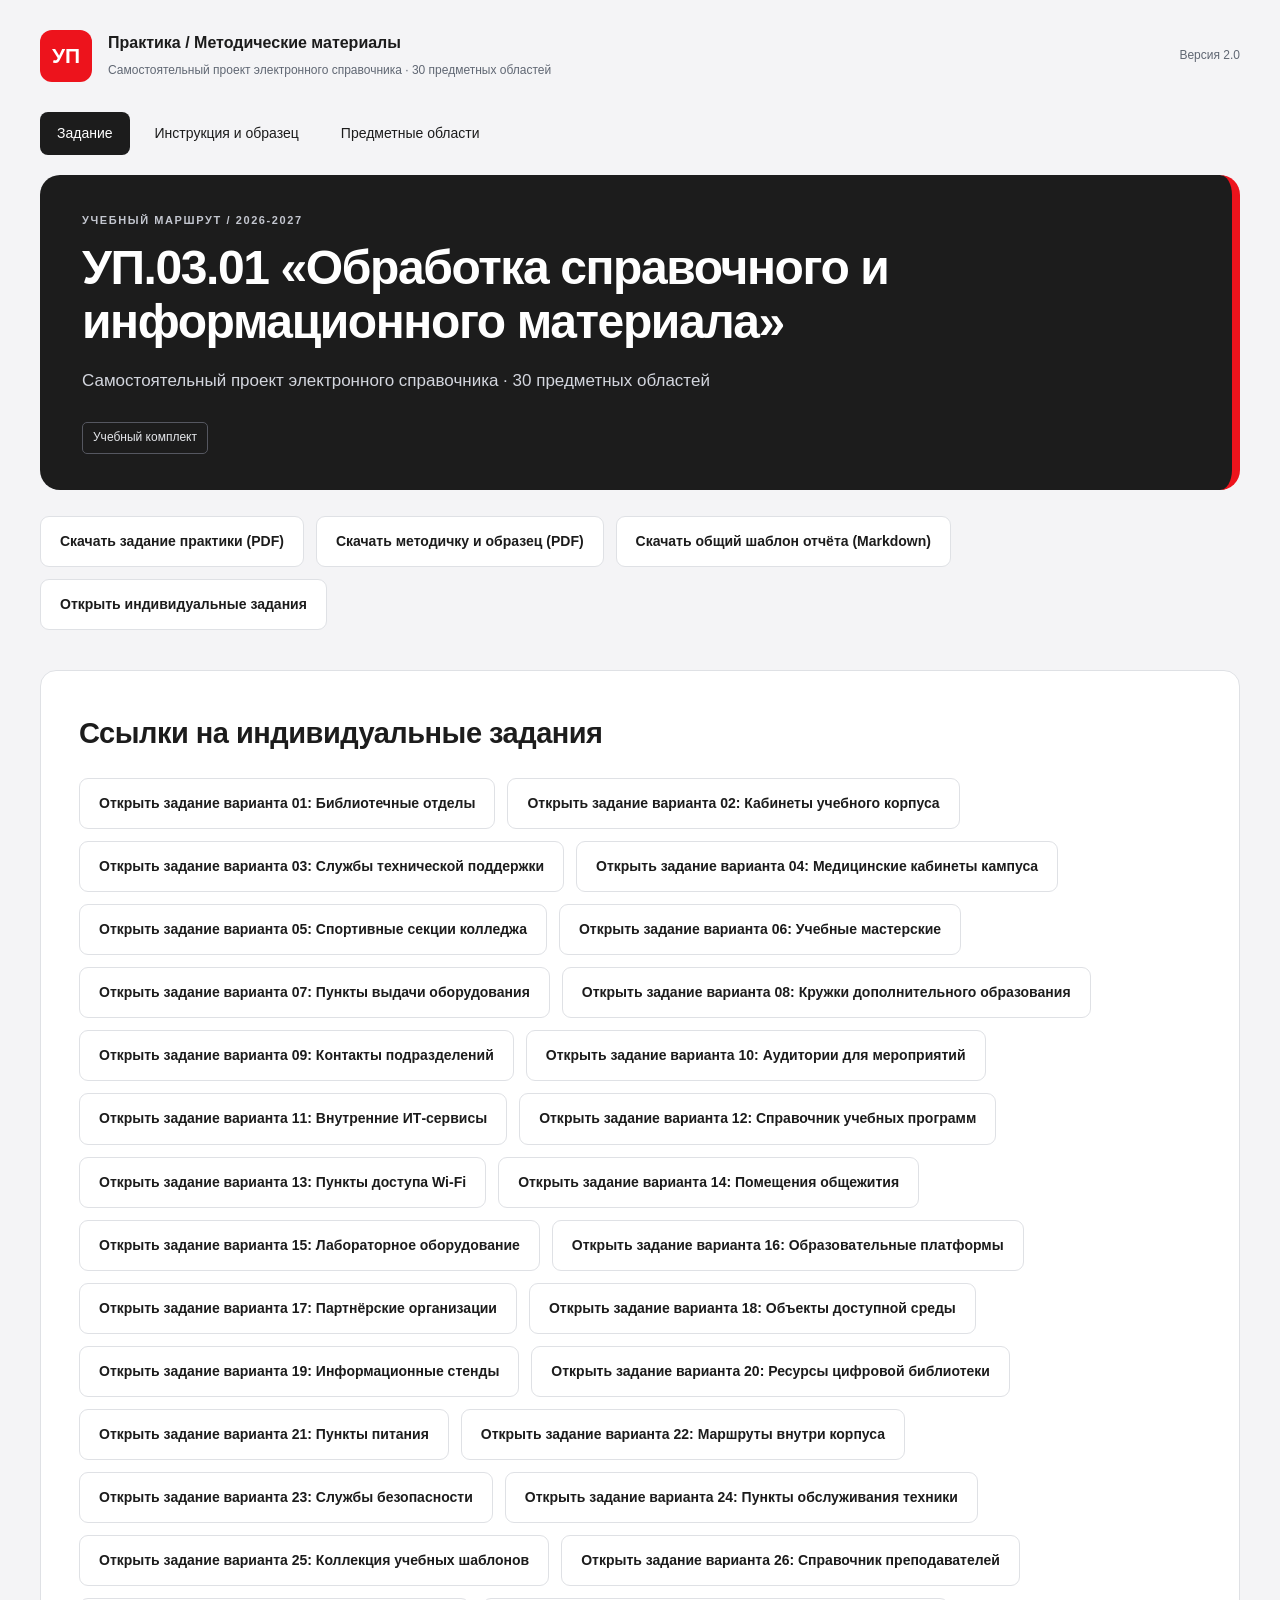
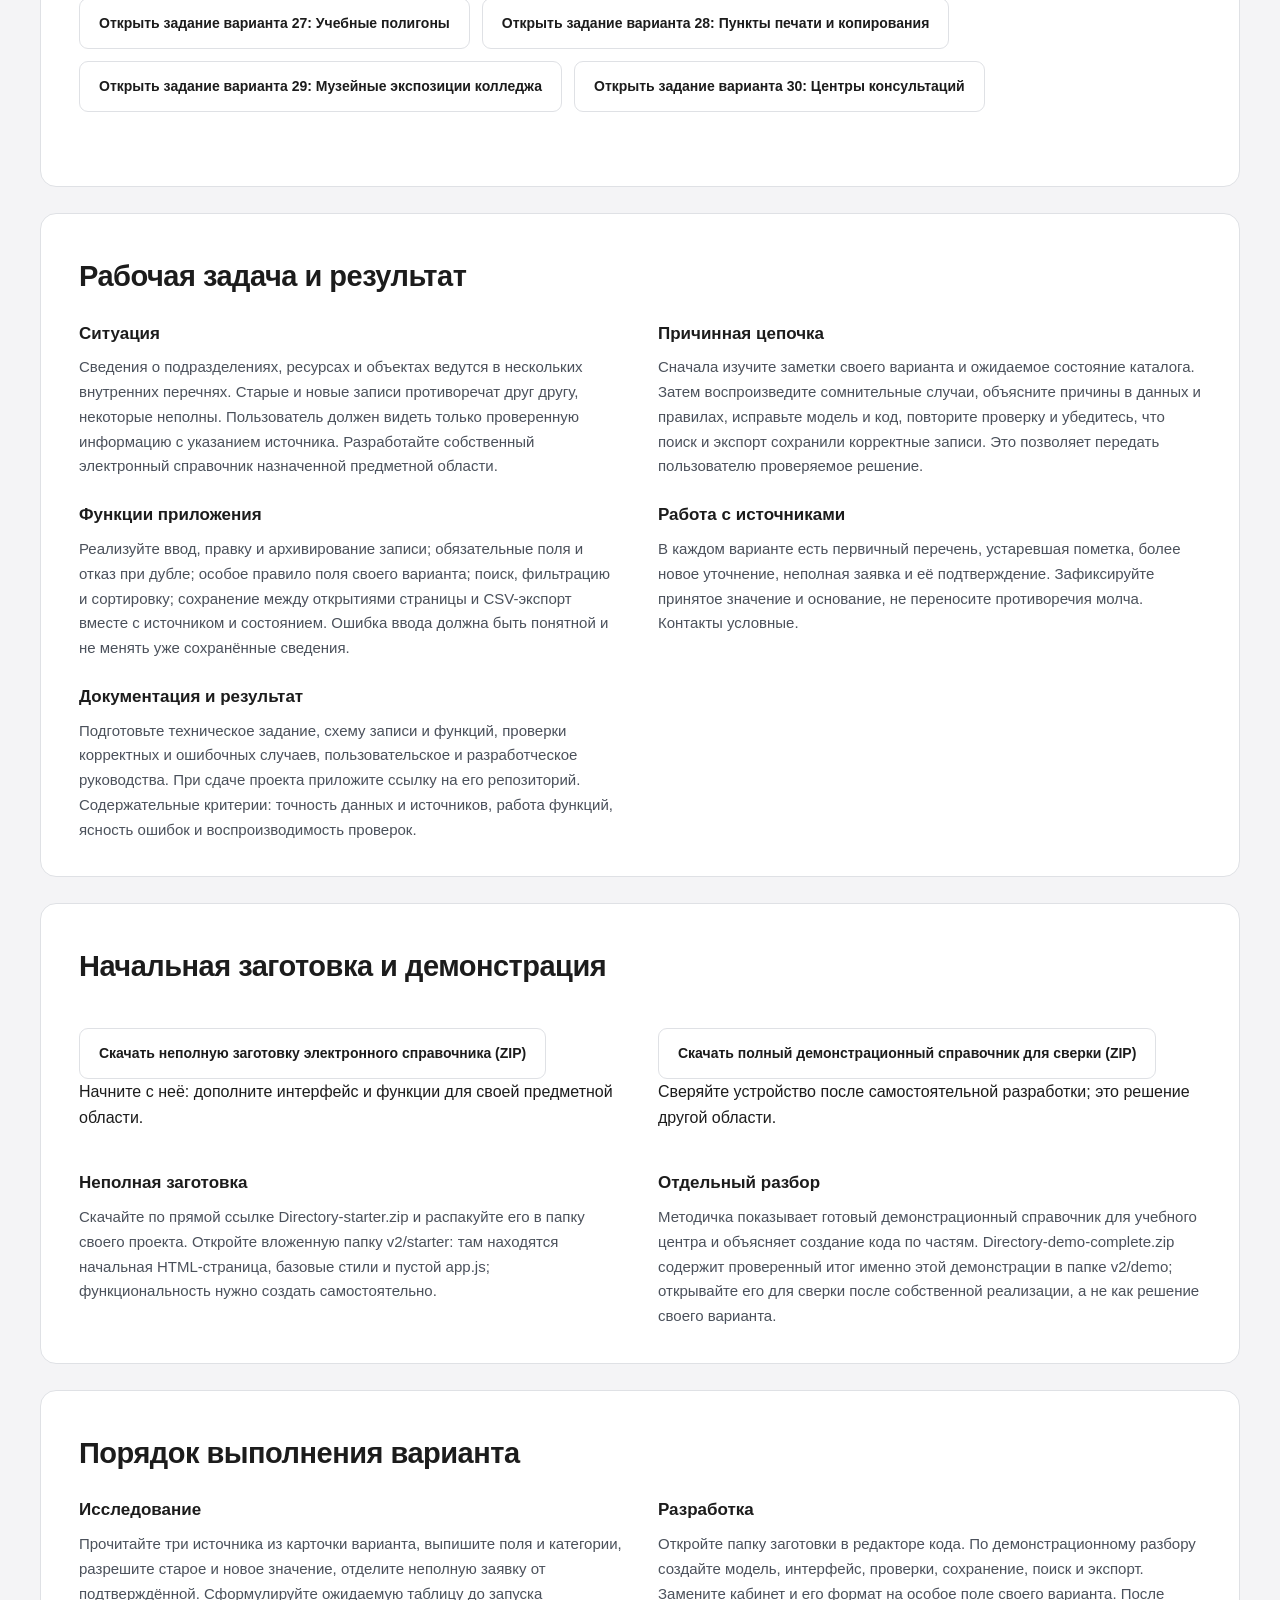
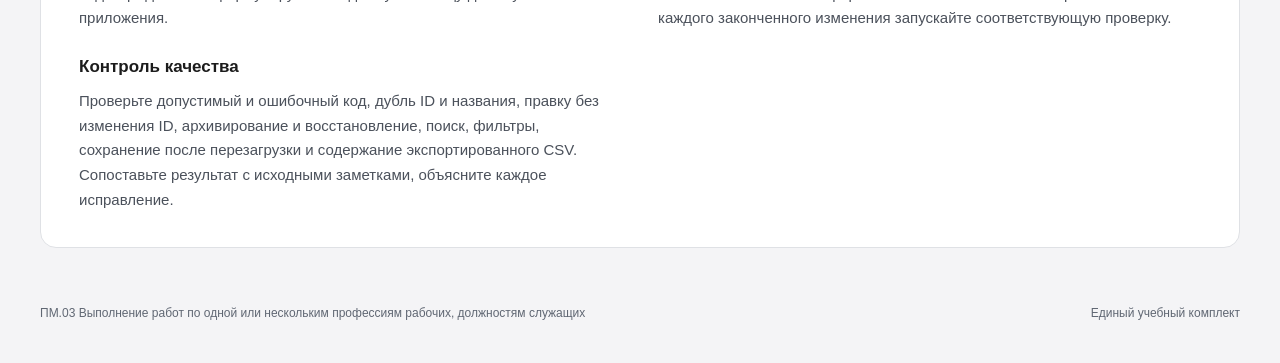
==== commit adac34f7: "Remove Cursor references from student materials" ====
--- a/site/index.html
+++ b/site/index.html
@@ -1 +1 @@
-<!doctype html><html lang="ru"><head><meta charset="utf-8"><meta name="viewport" content="width=device-width,initial-scale=1"><title>УП.03.01 «Обработка справочного и информационного материала»</title><link rel="icon" href="assets/favicon.svg"><link rel="stylesheet" href="assets/style.css"></head><body><a class="skip" href="#main">Перейти к содержанию</a><header class="shell top"><a class="brand" href="index.html"><span class="emblem">УП</span><span><strong>Практика / Методические материалы</strong><small>Самостоятельный проект электронного справочника · 30 предметных областей</small></span></a><span class="version">Версия 2.0</span></header><div class="shell"><nav><a href="index.html" aria-current=page>Задание</a><a href="lessons.html" >Инструкция и образец</a><a href="areas.html" >Предметные области</a></nav><main id="main"><section class="hero"><p class="eyebrow">Учебный маршрут / 2026-2027</p><h1>УП.03.01 «Обработка справочного и информационного материала»</h1><p>Самостоятельный проект электронного справочника · 30 предметных областей</p><span class="badge">Учебный комплект</span></section><div class="downloads"><a class="button" href="downloads/assignment.pdf">Скачать задание практики (PDF)</a><a class="button" href="downloads/guide.pdf">Скачать методичку и образец (PDF)</a><a class="button" href="downloads/report-template.md">Скачать общий шаблон отчёта (Markdown)</a><a class="button" href="areas.html#variant-01">Открыть индивидуальные задания</a></div><article class="lesson" id="variant-index"><h2>Ссылки на индивидуальные задания</h2><div class="downloads"><a class="button" href="areas.html#variant-01">Открыть задание варианта 01: Библиотечные отделы</a><a class="button" href="areas.html#variant-02">Открыть задание варианта 02: Кабинеты учебного корпуса</a><a class="button" href="areas.html#variant-03">Открыть задание варианта 03: Службы технической поддержки</a><a class="button" href="areas.html#variant-04">Открыть задание варианта 04: Медицинские кабинеты кампуса</a><a class="button" href="areas.html#variant-05">Открыть задание варианта 05: Спортивные секции колледжа</a><a class="button" href="areas.html#variant-06">Открыть задание варианта 06: Учебные мастерские</a><a class="button" href="areas.html#variant-07">Открыть задание варианта 07: Пункты выдачи оборудования</a><a class="button" href="areas.html#variant-08">Открыть задание варианта 08: Кружки дополнительного образования</a><a class="button" href="areas.html#variant-09">Открыть задание варианта 09: Контакты подразделений</a><a class="button" href="areas.html#variant-10">Открыть задание варианта 10: Аудитории для мероприятий</a><a class="button" href="areas.html#variant-11">Открыть задание варианта 11: Внутренние ИТ-сервисы</a><a class="button" href="areas.html#variant-12">Открыть задание варианта 12: Справочник учебных программ</a><a class="button" href="areas.html#variant-13">Открыть задание варианта 13: Пункты доступа Wi-Fi</a><a class="button" href="areas.html#variant-14">Открыть задание варианта 14: Помещения общежития</a><a class="button" href="areas.html#variant-15">Открыть задание варианта 15: Лабораторное оборудование</a><a class="button" href="areas.html#variant-16">Открыть задание варианта 16: Образовательные платформы</a><a class="button" href="areas.html#variant-17">Открыть задание варианта 17: Партнёрские организации</a><a class="button" href="areas.html#variant-18">Открыть задание варианта 18: Объекты доступной среды</a><a class="button" href="areas.html#variant-19">Открыть задание варианта 19: Информационные стенды</a><a class="button" href="areas.html#variant-20">Открыть задание варианта 20: Ресурсы цифровой библиотеки</a><a class="button" href="areas.html#variant-21">Открыть задание варианта 21: Пункты питания</a><a class="button" href="areas.html#variant-22">Открыть задание варианта 22: Маршруты внутри корпуса</a><a class="button" href="areas.html#variant-23">Открыть задание варианта 23: Службы безопасности</a><a class="button" href="areas.html#variant-24">Открыть задание варианта 24: Пункты обслуживания техники</a><a class="button" href="areas.html#variant-25">Открыть задание варианта 25: Коллекция учебных шаблонов</a><a class="button" href="areas.html#variant-26">Открыть задание варианта 26: Справочник преподавателей</a><a class="button" href="areas.html#variant-27">Открыть задание варианта 27: Учебные полигоны</a><a class="button" href="areas.html#variant-28">Открыть задание варианта 28: Пункты печати и копирования</a><a class="button" href="areas.html#variant-29">Открыть задание варианта 29: Музейные экспозиции колледжа</a><a class="button" href="areas.html#variant-30">Открыть задание варианта 30: Центры консультаций</a></div></article><article class="lesson" id="page-1"><p class="eyebrow"></p><h2>Рабочая задача и результат</h2><div class="blocks"><section class="block text"><h3>Ситуация</h3><p>Сведения о подразделениях, ресурсах и объектах ведутся в нескольких внутренних перечнях. Старые и новые записи противоречат друг другу, некоторые неполны. Пользователь должен видеть только проверенную информацию с указанием источника. Разработайте собственный электронный справочник назначенной предметной области.</p></section><section class="block text"><h3>Причинная цепочка</h3><p>Сначала изучите заметки своего варианта и ожидаемое состояние каталога. Затем воспроизведите сомнительные случаи, объясните причины в данных и правилах, исправьте модель и код, повторите проверку и убедитесь, что поиск и экспорт сохранили корректные записи. Это позволяет передать пользователю проверяемое решение.</p></section><section class="block text"><h3>Функции приложения</h3><p>Реализуйте ввод, правку и архивирование записи; обязательные поля и отказ при дубле; особое правило поля своего варианта; поиск, фильтрацию и сортировку; сохранение между открытиями страницы и CSV-экспорт вместе с источником и состоянием. Ошибка ввода должна быть понятной и не менять уже сохранённые сведения.</p></section><section class="block text"><h3>Работа с источниками</h3><p>В каждом варианте есть первичный перечень, устаревшая пометка, более новое уточнение, неполная заявка и её подтверждение. Зафиксируйте принятое значение и основание, не переносите противоречия молча. Контакты условные.</p></section><section class="block text"><h3>Документация и результат</h3><p>Подготовьте техническое задание, схему записи и функций, проверки корректных и ошибочных случаев, пользовательское и разработческое руководства. При сдаче проекта приложите ссылку на его репозиторий. Содержательные критерии: точность данных и источников, работа функций, ясность ошибок и воспроизводимость проверок.</p></section></div></article><article class="lesson" id="page-2"><p class="eyebrow"></p><h2>Начальная заготовка и демонстрация</h2><div class="blocks"><p class="block"><a class="button" href="downloads/Directory-starter.zip">Скачать неполную заготовку электронного справочника (ZIP)</a><br>Начните с неё: дополните интерфейс и функции для своей предметной области.</p><p class="block"><a class="button" href="downloads/Directory-demo-complete.zip">Скачать полный демонстрационный справочник для сверки (ZIP)</a><br>Сверяйте устройство после самостоятельной разработки; это решение другой области.</p><section class="block text"><h3>Неполная заготовка</h3><p>Скачайте по прямой ссылке Directory-starter.zip и распакуйте его в папку своего проекта. Откройте вложенную папку v2/starter: там находятся начальная HTML-страница, базовые стили и пустой app.js; функциональность нужно создать самостоятельно.</p></section><section class="block text"><h3>Отдельный разбор</h3><p>Методичка показывает готовый демонстрационный справочник для учебного центра и объясняет создание кода по частям. Directory-demo-complete.zip содержит проверенный итог именно этой демонстрации в папке v2/demo; открывайте его для сверки после собственной реализации, а не как решение своего варианта.</p></section></div></article><article class="lesson" id="page-3"><p class="eyebrow"></p><h2>Порядок выполнения варианта</h2><div class="blocks"><section class="block text"><h3>Исследование</h3><p>Прочитайте три источника из карточки варианта, выпишите поля и категории, разрешите старое и новое значение, отделите неполную заявку от подтверждённой. Сформулируйте ожидаемую таблицу до запуска приложения.</p></section><section class="block text"><h3>Разработка</h3><p>Откройте заготовку в Cursor. По демонстрационному разбору создайте модель, интерфейс, проверки, сохранение, поиск и экспорт. Замените кабинет и его формат на особое поле своего варианта. После каждого законченного изменения запускайте соответствующую проверку.</p></section><section class="block text"><h3>Контроль качества</h3><p>Проверьте допустимый и ошибочный код, дубль ID и названия, правку без изменения ID, архивирование и восстановление, поиск, фильтры, сохранение после перезагрузки и содержание экспортированного CSV. Сопоставьте результат с исходными заметками, объясните каждое исправление.</p></section></div></article></main><footer><span>ПМ.03 Выполнение работ по одной или нескольким профессиям рабочих, должностям служащих</span><span>Единый учебный комплект</span></footer></div></body></html>+<!doctype html><html lang="ru"><head><meta charset="utf-8"><meta name="viewport" content="width=device-width,initial-scale=1"><title>УП.03.01 «Обработка справочного и информационного материала»</title><link rel="icon" href="assets/favicon.svg"><link rel="stylesheet" href="assets/style.css"></head><body><a class="skip" href="#main">Перейти к содержанию</a><header class="shell top"><a class="brand" href="index.html"><span class="emblem">УП</span><span><strong>Практика / Методические материалы</strong><small>Самостоятельный проект электронного справочника · 30 предметных областей</small></span></a><span class="version">Версия 2.0</span></header><div class="shell"><nav><a href="index.html" aria-current=page>Задание</a><a href="lessons.html" >Инструкция и образец</a><a href="areas.html" >Предметные области</a></nav><main id="main"><section class="hero"><p class="eyebrow">Учебный маршрут / 2026-2027</p><h1>УП.03.01 «Обработка справочного и информационного материала»</h1><p>Самостоятельный проект электронного справочника · 30 предметных областей</p><span class="badge">Учебный комплект</span></section><div class="downloads"><a class="button" href="downloads/assignment.pdf">Скачать задание практики (PDF)</a><a class="button" href="downloads/guide.pdf">Скачать методичку и образец (PDF)</a><a class="button" href="downloads/report-template.md">Скачать общий шаблон отчёта (Markdown)</a><a class="button" href="areas.html#variant-01">Открыть индивидуальные задания</a></div><article class="lesson" id="variant-index"><h2>Ссылки на индивидуальные задания</h2><div class="downloads"><a class="button" href="areas.html#variant-01">Открыть задание варианта 01: Библиотечные отделы</a><a class="button" href="areas.html#variant-02">Открыть задание варианта 02: Кабинеты учебного корпуса</a><a class="button" href="areas.html#variant-03">Открыть задание варианта 03: Службы технической поддержки</a><a class="button" href="areas.html#variant-04">Открыть задание варианта 04: Медицинские кабинеты кампуса</a><a class="button" href="areas.html#variant-05">Открыть задание варианта 05: Спортивные секции колледжа</a><a class="button" href="areas.html#variant-06">Открыть задание варианта 06: Учебные мастерские</a><a class="button" href="areas.html#variant-07">Открыть задание варианта 07: Пункты выдачи оборудования</a><a class="button" href="areas.html#variant-08">Открыть задание варианта 08: Кружки дополнительного образования</a><a class="button" href="areas.html#variant-09">Открыть задание варианта 09: Контакты подразделений</a><a class="button" href="areas.html#variant-10">Открыть задание варианта 10: Аудитории для мероприятий</a><a class="button" href="areas.html#variant-11">Открыть задание варианта 11: Внутренние ИТ-сервисы</a><a class="button" href="areas.html#variant-12">Открыть задание варианта 12: Справочник учебных программ</a><a class="button" href="areas.html#variant-13">Открыть задание варианта 13: Пункты доступа Wi-Fi</a><a class="button" href="areas.html#variant-14">Открыть задание варианта 14: Помещения общежития</a><a class="button" href="areas.html#variant-15">Открыть задание варианта 15: Лабораторное оборудование</a><a class="button" href="areas.html#variant-16">Открыть задание варианта 16: Образовательные платформы</a><a class="button" href="areas.html#variant-17">Открыть задание варианта 17: Партнёрские организации</a><a class="button" href="areas.html#variant-18">Открыть задание варианта 18: Объекты доступной среды</a><a class="button" href="areas.html#variant-19">Открыть задание варианта 19: Информационные стенды</a><a class="button" href="areas.html#variant-20">Открыть задание варианта 20: Ресурсы цифровой библиотеки</a><a class="button" href="areas.html#variant-21">Открыть задание варианта 21: Пункты питания</a><a class="button" href="areas.html#variant-22">Открыть задание варианта 22: Маршруты внутри корпуса</a><a class="button" href="areas.html#variant-23">Открыть задание варианта 23: Службы безопасности</a><a class="button" href="areas.html#variant-24">Открыть задание варианта 24: Пункты обслуживания техники</a><a class="button" href="areas.html#variant-25">Открыть задание варианта 25: Коллекция учебных шаблонов</a><a class="button" href="areas.html#variant-26">Открыть задание варианта 26: Справочник преподавателей</a><a class="button" href="areas.html#variant-27">Открыть задание варианта 27: Учебные полигоны</a><a class="button" href="areas.html#variant-28">Открыть задание варианта 28: Пункты печати и копирования</a><a class="button" href="areas.html#variant-29">Открыть задание варианта 29: Музейные экспозиции колледжа</a><a class="button" href="areas.html#variant-30">Открыть задание варианта 30: Центры консультаций</a></div></article><article class="lesson" id="page-1"><p class="eyebrow"></p><h2>Рабочая задача и результат</h2><div class="blocks"><section class="block text"><h3>Ситуация</h3><p>Сведения о подразделениях, ресурсах и объектах ведутся в нескольких внутренних перечнях. Старые и новые записи противоречат друг другу, некоторые неполны. Пользователь должен видеть только проверенную информацию с указанием источника. Разработайте собственный электронный справочник назначенной предметной области.</p></section><section class="block text"><h3>Причинная цепочка</h3><p>Сначала изучите заметки своего варианта и ожидаемое состояние каталога. Затем воспроизведите сомнительные случаи, объясните причины в данных и правилах, исправьте модель и код, повторите проверку и убедитесь, что поиск и экспорт сохранили корректные записи. Это позволяет передать пользователю проверяемое решение.</p></section><section class="block text"><h3>Функции приложения</h3><p>Реализуйте ввод, правку и архивирование записи; обязательные поля и отказ при дубле; особое правило поля своего варианта; поиск, фильтрацию и сортировку; сохранение между открытиями страницы и CSV-экспорт вместе с источником и состоянием. Ошибка ввода должна быть понятной и не менять уже сохранённые сведения.</p></section><section class="block text"><h3>Работа с источниками</h3><p>В каждом варианте есть первичный перечень, устаревшая пометка, более новое уточнение, неполная заявка и её подтверждение. Зафиксируйте принятое значение и основание, не переносите противоречия молча. Контакты условные.</p></section><section class="block text"><h3>Документация и результат</h3><p>Подготовьте техническое задание, схему записи и функций, проверки корректных и ошибочных случаев, пользовательское и разработческое руководства. При сдаче проекта приложите ссылку на его репозиторий. Содержательные критерии: точность данных и источников, работа функций, ясность ошибок и воспроизводимость проверок.</p></section></div></article><article class="lesson" id="page-2"><p class="eyebrow"></p><h2>Начальная заготовка и демонстрация</h2><div class="blocks"><p class="block"><a class="button" href="downloads/Directory-starter.zip">Скачать неполную заготовку электронного справочника (ZIP)</a><br>Начните с неё: дополните интерфейс и функции для своей предметной области.</p><p class="block"><a class="button" href="downloads/Directory-demo-complete.zip">Скачать полный демонстрационный справочник для сверки (ZIP)</a><br>Сверяйте устройство после самостоятельной разработки; это решение другой области.</p><section class="block text"><h3>Неполная заготовка</h3><p>Скачайте по прямой ссылке Directory-starter.zip и распакуйте его в папку своего проекта. Откройте вложенную папку v2/starter: там находятся начальная HTML-страница, базовые стили и пустой app.js; функциональность нужно создать самостоятельно.</p></section><section class="block text"><h3>Отдельный разбор</h3><p>Методичка показывает готовый демонстрационный справочник для учебного центра и объясняет создание кода по частям. Directory-demo-complete.zip содержит проверенный итог именно этой демонстрации в папке v2/demo; открывайте его для сверки после собственной реализации, а не как решение своего варианта.</p></section></div></article><article class="lesson" id="page-3"><p class="eyebrow"></p><h2>Порядок выполнения варианта</h2><div class="blocks"><section class="block text"><h3>Исследование</h3><p>Прочитайте три источника из карточки варианта, выпишите поля и категории, разрешите старое и новое значение, отделите неполную заявку от подтверждённой. Сформулируйте ожидаемую таблицу до запуска приложения.</p></section><section class="block text"><h3>Разработка</h3><p>Откройте папку заготовки в редакторе кода. По демонстрационному разбору создайте модель, интерфейс, проверки, сохранение, поиск и экспорт. Замените кабинет и его формат на особое поле своего варианта. После каждого законченного изменения запускайте соответствующую проверку.</p></section><section class="block text"><h3>Контроль качества</h3><p>Проверьте допустимый и ошибочный код, дубль ID и названия, правку без изменения ID, архивирование и восстановление, поиск, фильтры, сохранение после перезагрузки и содержание экспортированного CSV. Сопоставьте результат с исходными заметками, объясните каждое исправление.</p></section></div></article></main><footer><span>ПМ.03 Выполнение работ по одной или нескольким профессиям рабочих, должностям служащих</span><span>Единый учебный комплект</span></footer></div></body></html>
